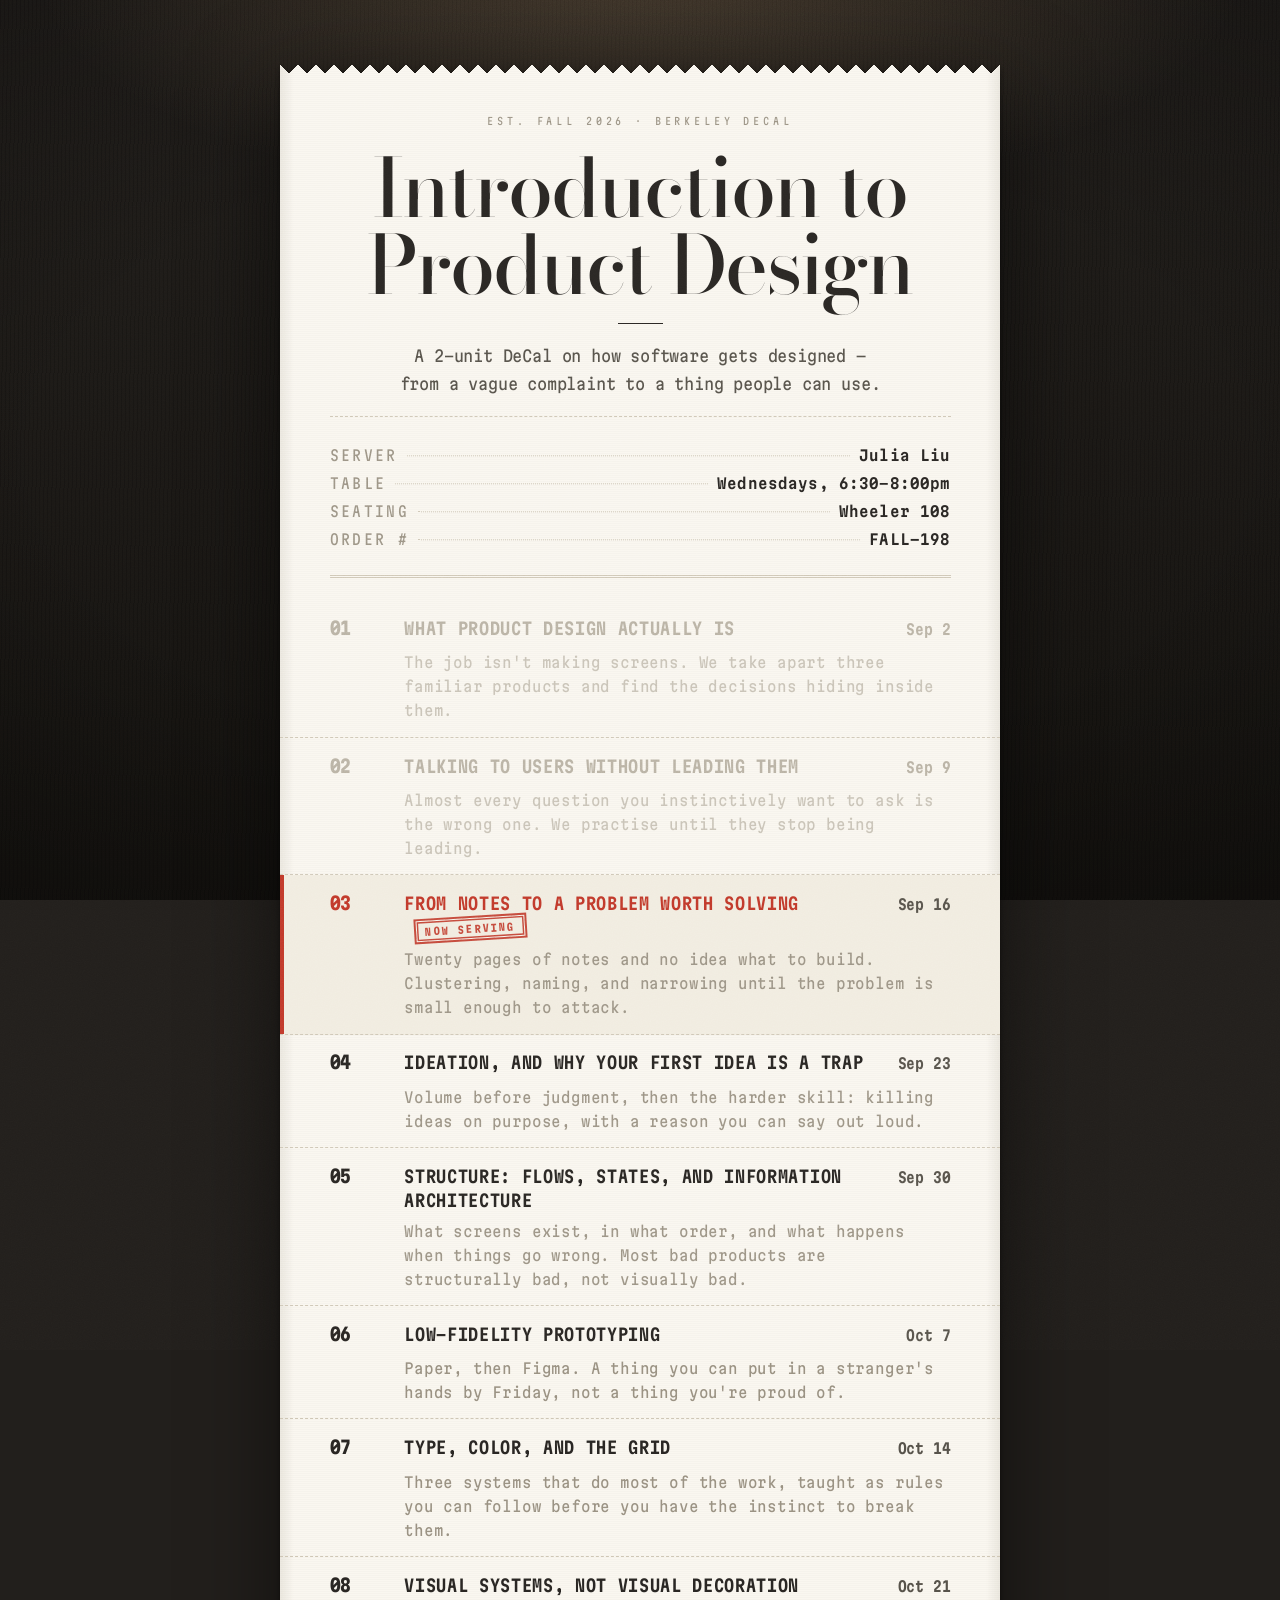
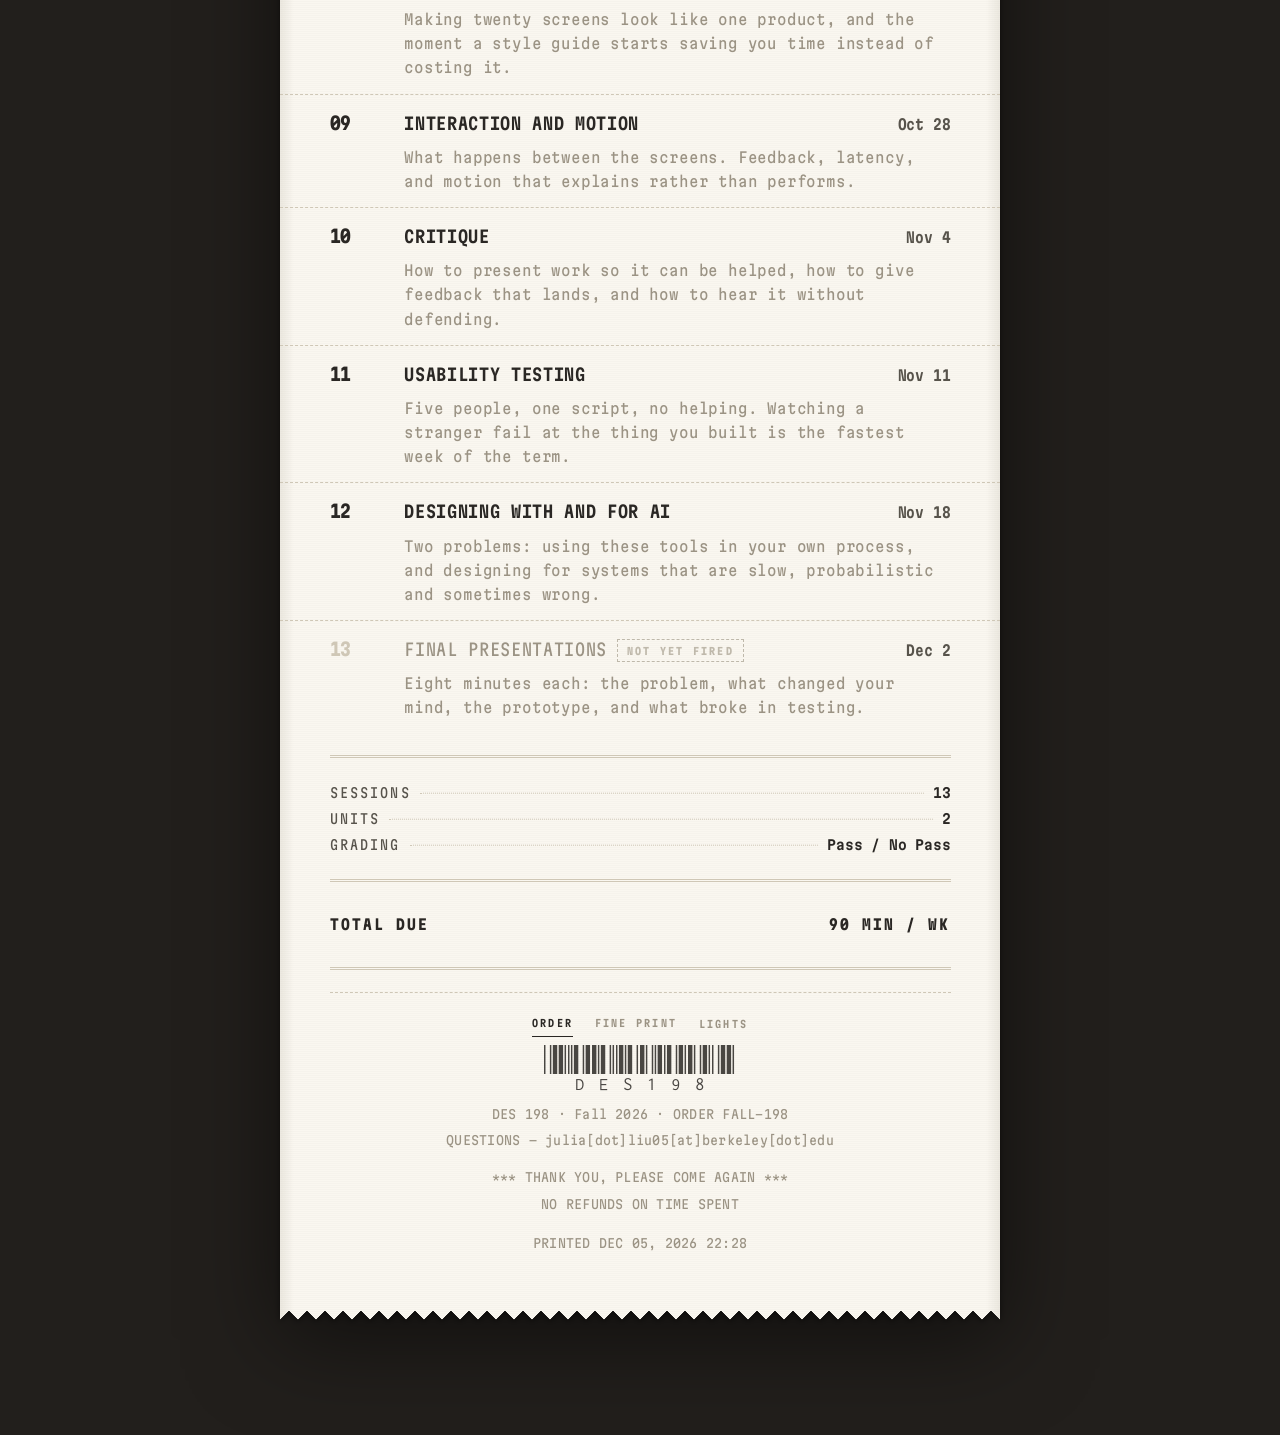
==== index.html @ 6731f56c "Add DES 198 course site Static course site for the Intro to Product Design DeCal, styled as a therma" ====
<!doctype html>
<html lang="en">
<head>
<meta charset="utf-8">
<meta name="viewport" content="width=device-width, initial-scale=1">
<title>DES 198 — Introduction to Product Design</title>
<meta name="description" content="A 2-unit Berkeley DeCal on how software gets designed: from a vague complaint to a thing people can use. Weekly schedule, readings, assignments and slides.">
<meta name="color-scheme" content="light dark">
<link rel="icon" href="favicon.svg" type="image/svg+xml">
<link rel="stylesheet" href="site.css">
</head>
<body>
  <div class="tape">
    <div class="paper">
      <main id="app"></main>
    </div>
  </div>

  <script src="course.js"></script>
  <script src="site.js"></script>
  <script>renderIndex();</script>
</body>
</html>
---- site.css ----
/* ==========================================================================
   DES 198 — Introduction to Product Design
   A thermal receipt on the table of a dim restaurant.

   THE TYPE RULE, obeyed everywhere:
     · BODONI MODA  — the establishment's own printed matter. The name over
                      the door, dish names, pull quotes. High-contrast didone,
                      the way a menu is set.
     · MARTIAN MONO — everything the register prints. Blocky, condensed,
                      slightly crude. Hierarchy from size, weight, caps and
                      letterspacing only, because a printer has one font.

   THE COLOUR RULE:
     · One ink, one paper, one table.
     · One accent — rubber-stamp red. It means "now" and nothing else.

   THE TIME RULE:
     · Weeks already served are printed in faded thermal ink, because thermal
       print fades. This week is crisp and stamped. Nothing else is coloured.
   ========================================================================== */

@import url('https://fonts.googleapis.com/css2?family=Bodoni+Moda:ital,opsz,wght@0,6..96,400..900;1,6..96,400..900&family=Martian+Mono:wdth,wght@75..112.5,100..800&family=Libre+Barcode+39+Text&display=swap');

:root {
  /* the room */
  --table:    #221f1c;
  --table-lo: #14120f;
  --lamp:     rgba(255, 205, 145, .17);

  /* the paper */
  --paper:    #faf7f0;
  --paper-2:  #f1ece0;
  --curl:     rgba(90, 76, 58, .09);

  /* the ink */
  --ink:      #2a2724;
  --ink-2:    #57534b;
  --faded:    #9b9384;   /* print that didn't fully take */
  --ghost:    #b9b2a4;   /* print that has aged off the paper */
  --hair:     #cfc7b6;
  --stamp:    #c0392b;

  --display: 'Bodoni Moda', 'Didot', 'Bodoni MT', Georgia, serif;
  --mono: 'Martian Mono', ui-monospace, 'SF Mono', Menlo, Consolas, monospace;

  /* the tape is sized in rem, so the root scale below widens the paper and
     everything printed on it together */
  --tape: 40rem;
  --gut: clamp(1.25rem, 5vw, 2.75rem);
  --zig: 18px;

  --feed: cubic-bezier(.16, .84, .34, 1);
}

@media (prefers-color-scheme: dark) {
  :root:not([data-theme="light"]) {
    --table:    #0c0b0a;
    --table-lo: #000;
    --lamp:     rgba(255, 176, 106, .1);
    --paper:    #1b1917;
    --paper-2:  #23201d;
    --curl:     rgba(0, 0, 0, .35);
    --ink:      #ebe5d9;
    --ink-2:    #b0a99b;
    --faded:    #7c7566;
    --ghost:    #5d574c;
    --hair:     #3b3733;
    --stamp:    #e8614b;
  }
}
:root[data-theme="dark"] {
  --table:    #0c0b0a;
  --table-lo: #000;
  --lamp:     rgba(255, 176, 106, .1);
  --paper:    #1b1917;
  --paper-2:  #23201d;
  --curl:     rgba(0, 0, 0, .35);
  --ink:      #ebe5d9;
  --ink-2:    #b0a99b;
  --faded:    #7c7566;
  --ghost:    #5d574c;
  --hair:     #3b3733;
  --stamp:    #e8614b;
}

* { box-sizing: border-box; }

/* one dial for the whole receipt: raise this and the paper and the print
   both get bigger, in proportion. */
html {
  font-size: 18px;
  -webkit-text-size-adjust: 100%;
}
@media (max-width: 560px) { html { font-size: 16px; } }

body {
  margin: 0;
  padding: clamp(1.5rem, 5vw, 4rem) 1rem clamp(4rem, 9vw, 7rem);
  color: var(--ink);
  font-family: var(--mono);
  font-variation-settings: 'wdth' 87.5;
  font-size: .875rem;
  line-height: 1.72;
  letter-spacing: -.012em;
  -webkit-font-smoothing: antialiased;

  /* the room: a warm pool of lamplight, a dark table, and the grain of the wood */
  background-color: var(--table);
  background-image:
    radial-gradient(70% 40% at 50% -4%, var(--lamp), transparent 68%),
    radial-gradient(120% 90% at 50% 50%, transparent 38%, rgba(0,0,0,.55) 100%),
    repeating-linear-gradient(91deg, rgba(0,0,0,.16) 0 1px, transparent 1px 4px),
    linear-gradient(178deg, var(--table) 0%, var(--table-lo) 100%);
  background-attachment: fixed;
}

/* film grain over the whole room */
body::before {
  content: "";
  position: fixed;
  inset: -50%;
  z-index: 900;
  pointer-events: none;
  opacity: .5;
  background-image: url("data:image/svg+xml;utf8,<svg xmlns='http://www.w3.org/2000/svg' width='180' height='180'><filter id='n'><feTurbulence type='fractalNoise' baseFrequency='.85' numOctaves='3' stitchTiles='stitch'/><feColorMatrix type='saturate' values='0'/></filter><rect width='180' height='180' filter='url(%23n)' opacity='.42'/></svg>");
  mix-blend-mode: overlay;
}

::selection { background: var(--stamp); color: #fff; }

a { color: inherit; }

:focus-visible {
  outline: 2px solid var(--stamp);
  outline-offset: 4px;
}

/* --------------------------------------------------------------------------
   THE PAPER
   -------------------------------------------------------------------------- */

.tape {
  position: relative;
  width: 100%;
  max-width: var(--tape);
  margin: 0 auto;
  filter:
    drop-shadow(0 1px 0 rgba(255,255,255,.06))
    drop-shadow(0 2px 3px rgba(0,0,0,.45))
    drop-shadow(0 22px 45px rgba(0,0,0,.5));
}
.tape--wide { max-width: 41rem; }

.paper {
  position: relative;
  overflow: hidden;
  background-color: var(--paper);
  /* the curl of the paper at each long edge, and the tooth of thermal stock */
  background-image:
    linear-gradient(90deg, var(--curl) 0, transparent 14px, transparent calc(100% - 14px), var(--curl) 100%),
    repeating-linear-gradient(0deg, rgba(0,0,0,.014) 0 1px, transparent 1px 2px);
  padding: calc(var(--zig) + 1.7rem) var(--gut) calc(var(--zig) + 2rem);

  -webkit-mask:
    conic-gradient(from -45deg at bottom, #0000, #000 1deg 89deg, #0000 90deg)
      bottom / var(--zig) calc(var(--zig) / 2) repeat-x,
    conic-gradient(from 135deg at top, #0000, #000 1deg 89deg, #0000 90deg)
      top / var(--zig) calc(var(--zig) / 2) repeat-x,
    linear-gradient(#000 0 0) center / 100% calc(100% - var(--zig)) no-repeat;
  mask:
    conic-gradient(from -45deg at bottom, #0000, #000 1deg 89deg, #0000 90deg)
      bottom / var(--zig) calc(var(--zig) / 2) repeat-x,
    conic-gradient(from 135deg at top, #0000, #000 1deg 89deg, #0000 90deg)
      top / var(--zig) calc(var(--zig) / 2) repeat-x,
    linear-gradient(#000 0 0) center / 100% calc(100% - var(--zig)) no-repeat;
}

/* the print head, sweeping the page once on arrival */
.paper::after {
  content: "";
  position: absolute;
  left: 0;
  right: 0;
  top: 0;
  height: 42px;
  pointer-events: none;
  background: linear-gradient(180deg, transparent, rgba(255,236,205,.5) 55%, rgba(190,120,60,.28) 78%, transparent);
  mix-blend-mode: multiply;
  opacity: 0;
  animation: sweep 1500ms var(--feed) 120ms 1;
}
@keyframes sweep {
  0%   { opacity: 0;   transform: translateY(-42px); }
  8%   { opacity: .95; }
  88%  { opacity: .5; }
  100% { opacity: 0;   transform: translateY(100vh); }
}

/* --------------------------------------------------------------------------
   THE FEED — the receipt prints itself, top to bottom
   -------------------------------------------------------------------------- */

@keyframes feed {
  from { opacity: 0; clip-path: inset(0 0 100% 0); transform: translateY(-5px); }
  to   { opacity: 1; clip-path: inset(0 0 0 0);    transform: none; }
}

.feed > * {
  animation: feed 420ms var(--feed) both;
  animation-delay: calc(var(--i, 0) * 42ms + 180ms);
}

@media (prefers-reduced-motion: reduce) {
  .feed > *, .paper::after, .slide { animation: none !important; opacity: 1; clip-path: none; }
}

/* --------------------------------------------------------------------------
   RECEIPT PRIMITIVES
   -------------------------------------------------------------------------- */

.c { text-align: center; }

.hr        { border: 0; border-top: 1px dashed var(--hair); margin: 1.05rem 0; }
.hr--solid { border-top: 1px solid var(--hair); }
.hr--dbl   { border-top: 3px double var(--hair); margin: 1.2rem 0; }
.hr--tight { margin: .55rem 0; }

.line {
  display: flex;
  align-items: baseline;
  gap: .5rem;
  padding: .08rem 0;
}
.line__k { white-space: nowrap; }
.line__d {
  flex: 1 1 auto;
  min-width: 1.5rem;
  border-bottom: 1px dotted var(--hair);
  transform: translateY(-.32em);
}
.line__v { white-space: nowrap; font-weight: 600; }

.sm    { font-size: .8125rem; }
.xs    { font-size: .6875rem; letter-spacing: .02em; line-height: 1.7; }
.faded { color: var(--faded); }
.soft  { color: var(--ink-2); }

.caps {
  text-transform: uppercase;
  letter-spacing: .2em;
  font-size: .625rem;
  font-weight: 600;
}

.head {
  text-transform: uppercase;
  letter-spacing: .22em;
  font-weight: 600;
  font-size: .6875rem;
  font-variation-settings: 'wdth' 75;
  margin: 0;
  padding-bottom: .45rem;
}

.big {
  font-family: var(--display);
  font-weight: 600;
  letter-spacing: -.015em;
  line-height: 1.05;
  font-size: clamp(1.7rem, 7vw, 2.35rem);
  margin: 0;
}
.big--sm { font-size: clamp(1.2rem, 5vw, 1.6rem); }

/* the rubber stamp — the only red on the page */
.stamp {
  display: inline-block;
  border: 2px solid var(--stamp);
  box-shadow: inset 0 0 0 1px var(--paper), inset 0 0 0 2.5px var(--stamp);
  color: var(--stamp);
  padding: .22rem .5rem .16rem;
  font-size: .5625rem;
  font-weight: 700;
  letter-spacing: .22em;
  font-variation-settings: 'wdth' 75;
  text-transform: uppercase;
  transform: rotate(-3.5deg);
  opacity: .9;
}
.stamp--big {
  font-size: .75rem;
  padding: .45rem .95rem .35rem;
  border-width: 3px;
  box-shadow: inset 0 0 0 1.5px var(--paper), inset 0 0 0 3.5px var(--stamp);
  transform: rotate(-5.5deg);
}
.stamp--ghost {
  border-color: var(--ghost);
  color: var(--ghost);
  box-shadow: none;
  transform: none;
  border-width: 1px;
  border-style: dashed;
}

.barcode {
  font-family: 'Libre Barcode 39 Text', var(--mono);
  font-size: 2.7rem;
  line-height: 1.15;
  letter-spacing: 0;
  color: var(--ink);
  word-break: break-all;
  opacity: .85;
}

/* --------------------------------------------------------------------------
   THE HEAD OF THE CHECK
   -------------------------------------------------------------------------- */

.masthead { text-align: center; }

.masthead__est {
  font-size: .5625rem;
  letter-spacing: .38em;
  font-variation-settings: 'wdth' 75;
  text-transform: uppercase;
  color: var(--faded);
  margin: 0 0 1.1rem;
}

/* the name over the door — set the way a menu is set, not the way a printer prints */
.masthead__title {
  font-family: var(--display);
  font-weight: 500;
  font-optical-sizing: auto;
  letter-spacing: -.024em;
  line-height: .95;
  font-size: clamp(2.3rem, 8.5vw, 4.5rem);
  margin: 0;
  text-wrap: balance;
}
.masthead__title em { font-style: italic; font-weight: 400; }

.masthead__rule {
  width: 2.5rem;
  margin: 1.05rem auto;
  border: 0;
  border-top: 1px solid var(--ink);
  position: relative;
}

.masthead__sub {
  margin: 0 auto;
  max-width: 50ch;
  font-size: .875rem;
  line-height: 1.75;
  color: var(--ink-2);
}

.txn { margin: 1.35rem 0 0; }
.txn .line { font-size: .8125rem; letter-spacing: .01em; }
.txn .line__k {
  color: var(--faded);
  text-transform: uppercase;
  letter-spacing: .16em;
  font-variation-settings: 'wdth' 75;
}

/* --------------------------------------------------------------------------
   THE ORDER
   -------------------------------------------------------------------------- */

.order { margin: 0; }

.item {
  display: block;
  text-decoration: none;
  color: inherit;
  margin: 0 calc(var(--gut) * -1);
  padding: .72rem var(--gut) .78rem;
  border-bottom: 1px dashed var(--hair);
  position: relative;
  transition: background 140ms ease, color 140ms ease;
}
.item:last-child { border-bottom: 0; }

a.item:hover { background: var(--paper-2); }
a.item:hover .item__name,
a.item:hover .item__qty { color: var(--stamp); }
a.item:hover .item__price { color: var(--ink); }

.item__top {
  display: grid;
  grid-template-columns: 3.25rem minmax(0, 1fr) auto;
  gap: .9rem;
  align-items: baseline;
}
.item__qty {
  font-weight: 700;
  font-size: 1rem;
  font-variation-settings: 'wdth' 75;
  color: var(--ink);
  transition: color 140ms ease;
}
.item__name {
  font-weight: 600;
  text-transform: uppercase;
  letter-spacing: .04em;
  font-variation-settings: 'wdth' 75;
  font-size: .9375rem;
  line-height: 1.4;
  transition: color 140ms ease;
}
.item__price {
  font-weight: 600;
  font-size: .8125rem;
  white-space: nowrap;
  font-variation-settings: 'wdth' 75;
  color: var(--ink-2);
}
.item__note {
  margin: .35rem 0 0 4.15rem;
  font-size: .8125rem;
  line-height: 1.65;
  color: var(--faded);
  max-width: 62ch;
}

/* already served — thermal print fades with time, and so does the week */
.item--past { color: var(--ghost); }
.item--past .item__qty,
.item--past .item__name,
.item--past .item__price { color: var(--ghost); }
.item--past .item__note,
.item--past .item__mods { color: var(--ghost); opacity: .75; }
a.item--past:hover { color: var(--ink); }
a.item--past:hover .item__qty,
a.item--past:hover .item__name { color: var(--stamp); }
a.item--past:hover .item__price,
a.item--past:hover .item__note { color: var(--ink-2); }

/* now serving */
.item--now { background: var(--paper-2); }
.item--now .item__qty,
.item--now .item__name { color: var(--stamp); }
.item--now::before {
  content: "";
  position: absolute;
  left: 0;
  top: 0; bottom: 0;
  width: 4px;
  background: var(--stamp);
}
.item__stamp { margin-left: .55rem; vertical-align: .12em; }

/* not yet fired */
.item--void { color: var(--faded); cursor: default; }
.item--void .item__name { color: var(--faded); font-weight: 400; }
.item--void .item__qty  { color: var(--hair); }

/* --------------------------------------------------------------------------
   TOTALS
   -------------------------------------------------------------------------- */

.totals .line { font-size: .75rem; }
.totals .line__k {
  text-transform: uppercase;
  letter-spacing: .16em;
  font-variation-settings: 'wdth' 75;
  color: var(--ink-2);
}

.grand {
  display: flex;
  justify-content: space-between;
  align-items: baseline;
  gap: 1rem;
  font-weight: 700;
  text-transform: uppercase;
  letter-spacing: .14em;
  font-variation-settings: 'wdth' 75;
  font-size: .8125rem;
  padding: .45rem 0;
}

/* --------------------------------------------------------------------------
   FOOT OF THE CHECK
   -------------------------------------------------------------------------- */

.foot { text-align: center; }
.foot p { margin: .3rem 0; }
.foot a {
  color: var(--ink-2);
  text-decoration: none;
  border-bottom: 1px dotted var(--hair);
}
.foot a:hover { color: var(--stamp); border-bottom-color: var(--stamp); }

.nav {
  display: flex;
  justify-content: center;
  flex-wrap: wrap;
  gap: .4rem 1.2rem;
  margin: 0 0 .3rem;
}
.nav a, .nav button {
  font-family: var(--mono);
  font-variation-settings: 'wdth' 75;
  font-size: .5625rem;
  letter-spacing: .22em;
  text-transform: uppercase;
  font-weight: 600;
  color: var(--faded);
  background: none;
  border: 0;
  padding: .2rem 0;
  cursor: pointer;
  text-decoration: none;
  border-bottom: 1px solid transparent;
  transition: color 140ms ease, border-color 140ms ease;
}
.nav a:hover, .nav button:hover { color: var(--stamp); border-bottom-color: var(--stamp); }
.nav a[aria-current="page"] { color: var(--ink); border-bottom-color: var(--ink); }

/* --------------------------------------------------------------------------
   PROSE — short by design. This is a receipt, not a book.
   -------------------------------------------------------------------------- */

.prose p {
  margin: 0 0 .9rem;
  font-size: .875rem;
  line-height: 1.8;
  color: var(--ink-2);
  max-width: 70ch;
}
.prose p:last-child { margin-bottom: 0; }

.list { list-style: none; margin: 0; padding: 0; }
.list li {
  display: grid;
  grid-template-columns: 2rem 1fr;
  gap: .5rem;
  padding: .4rem 0;
  font-size: .875rem;
  line-height: 1.7;
  color: var(--ink-2);
}
.list li::before { content: "\2022"; color: var(--stamp); }

.list--num { counter-reset: n; }
.list--num li { counter-increment: n; grid-template-columns: 2.1rem 1fr; }
.list--num li::before {
  content: counter(n, decimal-leading-zero);
  color: var(--faded);
  font-size: .625rem;
  font-variation-settings: 'wdth' 75;
  padding-top: .22em;
}

/* --------------------------------------------------------------------------
   WEEK PAGE — a kitchen ticket
   -------------------------------------------------------------------------- */

.ticket__kicker {
  display: flex;
  justify-content: space-between;
  align-items: baseline;
  font-size: .5625rem;
  letter-spacing: .26em;
  font-variation-settings: 'wdth' 75;
  text-transform: uppercase;
  color: var(--faded);
  margin-bottom: 1.1rem;
}

.ticket__qty {
  text-align: center;
  font-family: var(--display);
  font-weight: 600;
  font-size: clamp(3.75rem, 19vw, 5.75rem);
  line-height: .82;
  letter-spacing: -.045em;
  margin: 0;
  color: var(--stamp);
}
.ticket__of {
  text-align: center;
  font-size: .5625rem;
  letter-spacing: .3em;
  font-variation-settings: 'wdth' 75;
  text-transform: uppercase;
  color: var(--faded);
  margin: .6rem 0 1.15rem;
}

/* the dish name, set in menu type */
.ticket__name {
  text-align: center;
  font-family: var(--display);
  font-weight: 500;
  letter-spacing: -.018em;
  line-height: 1.1;
  font-size: clamp(1.5rem, 6.5vw, 2.05rem);
  margin: 0 auto;
  max-width: 20ch;
  text-wrap: balance;
}
.ticket__sum {
  text-align: center;
  margin: 1.1rem auto 0;
  max-width: 38ch;
  font-size: .75rem;
  line-height: 1.9;
  color: var(--ink-2);
}

.btnrow { display: flex; flex-wrap: wrap; gap: .5rem; margin: 1.25rem 0 0; }
.btn {
  flex: 1 1 auto;
  text-align: center;
  font-family: var(--mono);
  font-variation-settings: 'wdth' 75;
  font-size: .5625rem;
  font-weight: 600;
  letter-spacing: .22em;
  text-transform: uppercase;
  text-decoration: none;
  padding: .68rem .75rem .6rem;
  border: 1px dashed var(--hair);
  color: var(--ink-2);
  background: none;
  cursor: pointer;
  transition: all 140ms ease;
}
.btn:hover { border-style: solid; border-color: var(--ink); color: var(--ink); }
.btn--stamp { border: 1px solid var(--stamp); color: var(--stamp); }
.btn--stamp:hover { background: var(--stamp); color: var(--paper); border-color: var(--stamp); }

.course { padding: .2rem 0 0; }
.course__head {
  display: flex;
  justify-content: space-between;
  align-items: baseline;
  gap: 1rem;
  text-transform: uppercase;
  letter-spacing: .22em;
  font-variation-settings: 'wdth' 75;
  font-size: .625rem;
  font-weight: 600;
  color: var(--ink);
  margin-bottom: .55rem;
}
.course__head span { color: var(--faded); letter-spacing: .14em; font-weight: 400; }

.agenda { list-style: none; margin: 0; padding: 0; counter-reset: a; }
.agenda li {
  counter-increment: a;
  display: grid;
  grid-template-columns: 2.2rem 1fr;
  gap: .4rem;
  padding: .48rem 0;
  border-bottom: 1px dotted var(--hair);
  font-size: .75rem;
  line-height: 1.7;
}
.agenda li:last-child { border-bottom: 0; }
.agenda li::before {
  content: counter(a) "\00d7";
  color: var(--faded);
  font-size: .6875rem;
  font-variation-settings: 'wdth' 75;
  padding-top: .06em;
}

.reading { padding: .58rem 0; border-bottom: 1px dotted var(--hair); }
.reading:last-child { border-bottom: 0; }
.reading__t { font-weight: 600; font-size: .75rem; line-height: 1.6; }
.reading__a { font-size: .6875rem; color: var(--ink-2); }
.reading__n { font-size: .625rem; color: var(--faded); margin-top: .18rem; line-height: 1.7; }

.assign { border: 1px dashed var(--stamp); padding: 1rem 1.05rem; }
.assign__t {
  font-family: var(--display);
  font-weight: 600;
  letter-spacing: -.01em;
  font-size: 1.2rem;
  line-height: 1.2;
  margin: 0 0 .25rem;
}
.assign__due {
  font-size: .5625rem;
  letter-spacing: .22em;
  font-variation-settings: 'wdth' 75;
  text-transform: uppercase;
  color: var(--stamp);
  font-weight: 700;
  margin-bottom: .75rem;
}
.assign__b { margin: 0 0 .8rem; font-size: .75rem; line-height: 1.9; color: var(--ink-2); }
.assign__d { font-size: .6875rem; color: var(--ink-2); line-height: 1.75; }
.assign__d b {
  display: block;
  font-size: .5625rem;
  letter-spacing: .22em;
  font-variation-settings: 'wdth' 75;
  text-transform: uppercase;
  color: var(--faded);
  margin-bottom: .12rem;
  font-weight: 600;
}

.mats { list-style: none; margin: 0; padding: 0; }
.mats li {
  display: flex;
  justify-content: space-between;
  align-items: baseline;
  gap: 1rem;
  padding: .48rem 0;
  border-bottom: 1px dotted var(--hair);
  font-size: .75rem;
}
.mats li:last-child { border-bottom: 0; }
.mats li span {
  font-size: .5625rem;
  letter-spacing: .2em;
  font-variation-settings: 'wdth' 75;
  text-transform: uppercase;
  color: var(--faded);
  white-space: nowrap;
}

.pager { display: flex; justify-content: space-between; gap: 1rem; }
.pager a { text-decoration: none; max-width: 46%; font-size: .6875rem; line-height: 1.6; }
.pager a:last-child { text-align: right; margin-left: auto; }
.pager .caps { display: block; color: var(--faded); margin-bottom: .12rem; }
.pager b { font-weight: 600; font-variation-settings: 'wdth' 75; }
.pager a:hover b { color: var(--stamp); }

.policy { padding: .8rem 0; border-bottom: 1px dashed var(--hair); }
.policy:last-child { border-bottom: 0; }
.policy h3 {
  margin: 0 0 .32rem;
  font-size: .6875rem;
  font-weight: 700;
  text-transform: uppercase;
  letter-spacing: .18em;
  font-variation-settings: 'wdth' 75;
}
.policy p { margin: 0; font-size: .75rem; line-height: 1.9; color: var(--ink-2); }

.person { padding: .55rem 0; border-bottom: 1px dotted var(--hair); }
.person:last-child { border-bottom: 0; }
.person b { display: block; font-family: var(--display); font-size: 1rem; font-weight: 600; }
.person em {
  font-style: normal;
  font-size: .5625rem;
  letter-spacing: .22em;
  font-variation-settings: 'wdth' 75;
  text-transform: uppercase;
  color: var(--stamp);
}
.person span { font-size: .6875rem; color: var(--faded); }

/* --------------------------------------------------------------------------
   SLIDES — the receipt, projected
   -------------------------------------------------------------------------- */

body.deck {
  overflow: hidden;
  padding: 0;
  display: grid;
  place-items: center;
  min-height: 100vh;
  min-height: 100dvh;
}

.deck__stage {
  width: min(100%, 70rem);
  height: min(100vh - 5.25rem, 100dvh - 5.25rem);
  margin: 0 auto;
  padding: 0 1rem;
  display: grid;
  place-items: center;
}

.deck__paper {
  position: relative;
  width: 100%;
  height: 100%;
  background-color: var(--paper);
  background-image:
    linear-gradient(90deg, var(--curl) 0, transparent 20px, transparent calc(100% - 20px), var(--curl) 100%),
    repeating-linear-gradient(0deg, rgba(0,0,0,.014) 0 1px, transparent 1px 2px);
  padding: clamp(2.25rem, 5.5vw, 4rem) clamp(1.5rem, 5.5vw, 4.5rem);
  display: flex;
  flex-direction: column;
  justify-content: center;
  overflow: hidden;
  box-shadow:
    0 1px 0 rgba(255,255,255,.05),
    0 3px 4px rgba(0,0,0,.35),
    0 26px 60px rgba(0,0,0,.5);
}
.deck__paper::before,
.deck__paper::after {
  content: "";
  position: absolute;
  left: 0; right: 0;
  height: 0;
  border-top: 2px dashed var(--hair);
  opacity: .8;
}
.deck__paper::before { top: 1.15rem; }
.deck__paper::after  { bottom: 1.15rem; }

/* each slide feeds out of the printer */
.slide { width: 100%; animation: slidefeed 300ms var(--feed) both; }
@keyframes slidefeed {
  from { opacity: 0; clip-path: inset(0 0 100% 0); transform: translateY(-8px); }
  to   { opacity: 1; clip-path: inset(0 0 0 0);    transform: none; }
}

.s-kick {
  font-size: clamp(.5625rem, 1.15vw, .75rem);
  font-weight: 700;
  letter-spacing: .32em;
  font-variation-settings: 'wdth' 75;
  text-transform: uppercase;
  color: var(--stamp);
  margin: 0 0 1.6rem;
}

/* slide titles and quotes get menu type; the rest is printer output */
.s-title {
  font-family: var(--display);
  font-weight: 500;
  letter-spacing: -.028em;
  line-height: .98;
  font-size: clamp(2.1rem, 7.5vw, 5rem);
  margin: 0;
  text-wrap: balance;
}

.s-state {
  font-weight: 600;
  text-transform: uppercase;
  line-height: 1.28;
  letter-spacing: .01em;
  font-variation-settings: 'wdth' 75;
  font-size: clamp(1.1rem, 3.5vw, 2.35rem);
  margin: 0;
  max-width: 24ch;
  text-wrap: balance;
}
.s-sub {
  margin: 1.6rem 0 0;
  font-size: clamp(.75rem, 1.5vw, 1.05rem);
  line-height: 1.85;
  color: var(--ink-2);
  max-width: 48ch;
}

.s-h {
  font-weight: 700;
  text-transform: uppercase;
  letter-spacing: .16em;
  font-variation-settings: 'wdth' 75;
  font-size: clamp(.75rem, 1.6vw, 1.05rem);
  line-height: 1.4;
  margin: 0 0 1.35rem;
  padding-bottom: .8rem;
  border-bottom: 2px dashed var(--hair);
}

.s-points { list-style: none; margin: 0; padding: 0; counter-reset: sp; }
.s-points li {
  counter-increment: sp;
  display: grid;
  grid-template-columns: 3.1rem 1fr;
  gap: .5rem;
  padding: clamp(.45rem, 1.2vw, .9rem) 0;
  border-bottom: 1px dotted var(--hair);
  font-size: clamp(.8125rem, 1.75vw, 1.2rem);
  line-height: 1.55;
  animation: feed 300ms var(--feed) both;
  animation-delay: calc(var(--i, 0) * 70ms + 120ms);
}
.s-points li:last-child { border-bottom: 0; }
.s-points li::before {
  content: counter(sp) "\00d7";
  color: var(--stamp);
  font-size: clamp(.625rem, 1.2vw, .875rem);
  font-weight: 700;
  font-variation-settings: 'wdth' 75;
  padding-top: .3em;
}

.s-two { display: grid; grid-template-columns: 1fr 1fr; gap: clamp(1.25rem, 4vw, 3.25rem); }
.s-two > div { border-top: 2px dashed var(--hair); padding-top: 1rem; }
.s-two h3 {
  font-size: clamp(.5625rem, 1.15vw, .75rem);
  font-weight: 700;
  letter-spacing: .26em;
  font-variation-settings: 'wdth' 75;
  text-transform: uppercase;
  color: var(--stamp);
  margin: 0 0 1rem;
}
.s-two p {
  margin: 0;
  font-size: clamp(.6875rem, 1.4vw, 1rem);
  line-height: 1.8;
  color: var(--ink-2);
  white-space: pre-line;
}

.s-quote {
  font-family: var(--display);
  font-style: italic;
  font-weight: 500;
  font-size: clamp(1.4rem, 4.6vw, 3.2rem);
  line-height: 1.22;
  letter-spacing: -.02em;
  margin: 0;
  max-width: 24ch;
  text-indent: -.42em;
  text-wrap: balance;
}
.s-attr {
  margin: 1.9rem 0 0;
  font-size: clamp(.5625rem, 1.15vw, .75rem);
  letter-spacing: .26em;
  font-variation-settings: 'wdth' 75;
  text-transform: uppercase;
  color: var(--faded);
}
.s-attr::before { content: "\2014\00a0"; }

.s-sec .s-num {
  font-family: var(--display);
  font-weight: 600;
  font-size: clamp(3rem, 13vw, 8rem);
  line-height: .82;
  letter-spacing: -.05em;
  color: var(--stamp);
  margin: 0 0 .9rem;
}
.s-sec .s-secname {
  font-family: var(--display);
  font-weight: 500;
  letter-spacing: -.025em;
  font-size: clamp(1.7rem, 6vw, 4rem);
  line-height: 1.02;
  margin: 0;
  padding-top: 1.1rem;
  border-top: 4px double var(--hair);
}

.s-ex { border: 2px dashed var(--stamp); padding: clamp(1.35rem, 3vw, 2.5rem); }
.s-ex p {
  margin: 0;
  font-size: clamp(.9375rem, 2.1vw, 1.5rem);
  line-height: 1.6;
  max-width: 32ch;
  font-weight: 600;
  font-variation-settings: 'wdth' 75;
}
.s-ex .s-time {
  display: inline-block;
  margin-top: 1.6rem;
  background: var(--stamp);
  color: var(--paper);
  font-size: clamp(.5625rem, 1.15vw, .75rem);
  font-weight: 700;
  letter-spacing: .24em;
  font-variation-settings: 'wdth' 75;
  text-transform: uppercase;
  padding: .45rem .8rem .35rem;
}

.s-fig { margin: 0; text-align: center; }
.s-fig img { max-width: 100%; max-height: 58vh; display: block; margin: 0 auto; }
.s-fig figcaption {
  margin-top: 1rem;
  font-size: clamp(.5625rem, 1.15vw, .75rem);
  letter-spacing: .2em;
  font-variation-settings: 'wdth' 75;
  text-transform: uppercase;
  color: var(--faded);
}

.s-assign { border: 2px dashed var(--stamp); padding: clamp(1.35rem, 3vw, 2.5rem); }
.s-assign h2 {
  font-family: var(--display);
  margin: .4rem 0 1.1rem;
  font-size: clamp(1.5rem, 4vw, 2.75rem);
  font-weight: 600;
  letter-spacing: -.022em;
  line-height: 1.08;
}
.s-assign p {
  margin: 0 0 .8rem;
  font-size: clamp(.75rem, 1.5vw, 1.05rem);
  line-height: 1.85;
  color: var(--ink-2);
  max-width: 48ch;
}

/* deck chrome */
.deck__bar {
  position: fixed;
  left: 0; right: 0; bottom: 0;
  display: flex;
  align-items: center;
  justify-content: space-between;
  gap: 1rem;
  padding: .8rem clamp(1rem, 4vw, 2.5rem) .7rem;
  background: rgba(0,0,0,.5);
  backdrop-filter: blur(6px);
  border-top: 1px dashed rgba(255,255,255,.14);
  font-size: .5625rem;
  letter-spacing: .22em;
  font-variation-settings: 'wdth' 75;
  text-transform: uppercase;
  color: rgba(255,255,255,.4);
  z-index: 10;
}
.deck__bar a { color: inherit; text-decoration: none; transition: color 140ms ease; }
.deck__bar a:hover { color: var(--stamp); }
.deck__count b { color: rgba(255,255,255,.88); font-weight: 700; }
.deck__keys { display: flex; gap: 1.1rem; }

.deck__progress {
  position: fixed;
  left: 0; bottom: 0;
  height: 2px;
  background: var(--stamp);
  z-index: 11;
  transition: width 200ms var(--feed);
}

.deck__note {
  position: fixed;
  right: clamp(1rem, 4vw, 2.5rem);
  bottom: 3.4rem;
  max-width: 34ch;
  background: var(--ink);
  color: var(--paper);
  padding: .9rem 1.05rem;
  font-size: .6875rem;
  line-height: 1.75;
  z-index: 12;
  border-left: 3px solid var(--stamp);
  box-shadow: 0 12px 30px rgba(0,0,0,.5);
}
.deck__note::before {
  content: "SERVER NOTE";
  display: block;
  font-size: .5rem;
  letter-spacing: .26em;
  color: var(--stamp);
  margin-bottom: .3rem;
  font-weight: 700;
}

.deck__grid {
  position: fixed;
  inset: 0;
  z-index: 50;
  background: rgba(10,9,8,.93);
  backdrop-filter: blur(3px);
  overflow: auto;
  padding: clamp(1.25rem, 4vw, 2.5rem);
  display: grid;
  grid-template-columns: repeat(auto-fill, minmax(165px, 1fr));
  gap: .9rem;
  align-content: start;
}
.deck__grid[hidden] { display: none; }

.thumb {
  border: 1px dashed rgba(255,255,255,.2);
  background: var(--paper);
  aspect-ratio: 4 / 3;
  padding: .75rem;
  cursor: pointer;
  overflow: hidden;
  text-align: left;
  font-family: inherit;
  color: var(--ink);
  display: flex;
  flex-direction: column;
  gap: .35rem;
  transition: transform 140ms var(--feed), border-color 140ms ease;
  animation: feed 260ms var(--feed) both;
  animation-delay: calc(var(--i, 0) * 22ms);
}
.thumb:hover { border-color: var(--stamp); border-style: solid; transform: translateY(-3px); }
.thumb[aria-current="true"] { border: 2px solid var(--stamp); }
.thumb__n { font-size: .5rem; letter-spacing: .2em; color: var(--faded); }
.thumb__t {
  font-weight: 600;
  font-size: .6875rem;
  line-height: 1.4;
  text-transform: uppercase;
  font-variation-settings: 'wdth' 75;
  overflow: hidden;
}
.thumb__k { font-size: .5rem; letter-spacing: .2em; text-transform: uppercase; color: var(--stamp); margin-top: auto; }

.deck__hint {
  position: fixed;
  left: 50%;
  transform: translateX(-50%);
  bottom: 3.1rem;
  font-size: .5rem;
  letter-spacing: .24em;
  text-transform: uppercase;
  color: rgba(255,255,255,.55);
  background: rgba(0,0,0,.6);
  padding: .5rem .9rem .42rem;
  z-index: 13;
  transition: opacity 600ms ease;
  pointer-events: none;
}

/* --------------------------------------------------------------------------
   RESPONSIVE
   -------------------------------------------------------------------------- */

@media (max-width: 700px) {
  .s-two { grid-template-columns: 1fr; }
  .deck__keys { display: none; }
}

@media (max-width: 420px) {
  body { font-size: 12px; }
  .item__top { grid-template-columns: 2.2rem minmax(0, 1fr) auto; }
  .item__note, .item__mods { margin-left: 2.75rem; }
}

/* --------------------------------------------------------------------------
   PRINT — ⌘P on a deck gives one slide per landscape page.
   ⌘P anywhere else prints the receipt clean on white.
   -------------------------------------------------------------------------- */

@media print {
  body {
    background: #fff;
    padding: 0;
    color: #000;
    font-size: 10.5px;
  }
  body::before { display: none; }
  .tape { filter: none; max-width: 100%; }
  .paper {
    -webkit-mask: none; mask: none;
    padding: 0; background: #fff;
  }
  .paper::after { display: none; }
  .feed > *, .slide, .s-points li, .thumb { animation: none !important; opacity: 1; clip-path: none; }
  .nav, .btnrow, .pager { display: none !important; }

  body.deck { overflow: visible; display: block; }
  .deck__bar, .deck__progress, .deck__grid, .deck__hint, .deck__note { display: none !important; }
  .deck__stage { height: auto; width: 100%; padding: 0; display: block; }
  .deck__paper { box-shadow: none; height: auto; background: #fff; }
  .deck__paper::before, .deck__paper::after { display: none; }
  @page { size: landscape; margin: .45in; }
  .print-slide {
    break-after: page;
    page-break-after: always;
    min-height: 6.3in;
    display: flex;
    flex-direction: column;
    justify-content: center;
    padding: .25in;
    border-bottom: 2px dashed #bbb;
  }
  .print-slide:last-child { break-after: auto; page-break-after: auto; border-bottom: 0; }
}
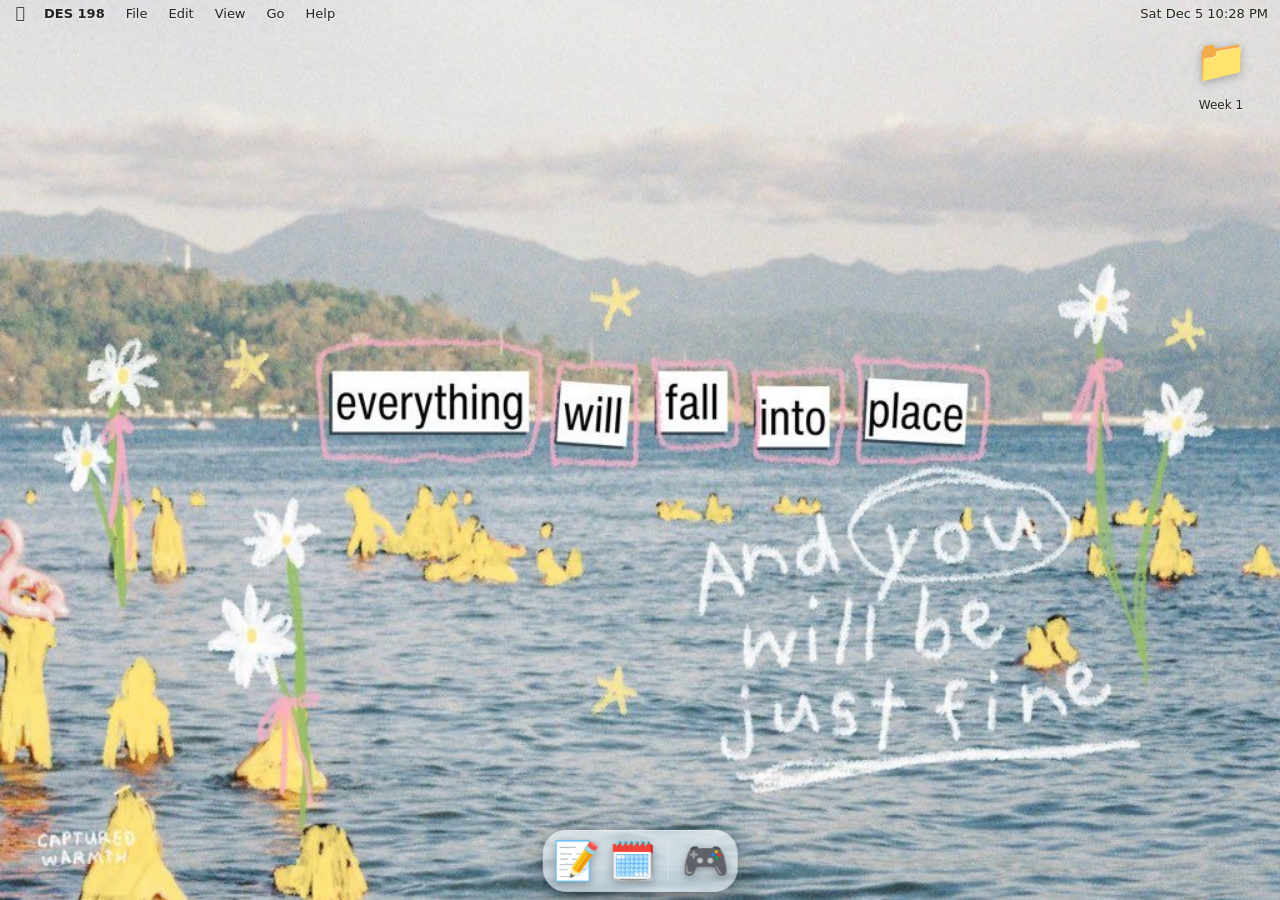
==== commit fb171c28: "Make the desktop the site root so / serves it Renames desktop.html to index.html. Without it a deplo" ====
--- a/index.html
+++ b/index.html
@@ -3,21 +3,61 @@
 <head>
 <meta charset="utf-8">
 <meta name="viewport" content="width=device-width, initial-scale=1">
-<title>DES 198 — Introduction to Product Design</title>
-<meta name="description" content="A 2-unit Berkeley DeCal on how software gets designed: from a vague complaint to a thing people can use. Weekly schedule, readings, assignments and slides.">
+<title>DES 198 — Desktop</title>
+<meta name="description" content="The DES 198 course site as a desktop. Every week is a file; the Kind column is the design it wears that week.">
 <meta name="color-scheme" content="light dark">
 <link rel="icon" href="favicon.svg" type="image/svg+xml">
-<link rel="stylesheet" href="site.css">
+<link rel="stylesheet" href="desktop.css">
+<script src="course.js"></script>
 </head>
 <body>
-  <div class="tape">
-    <div class="paper">
-      <main id="app"></main>
-    </div>
+
+<!-- ---------------------------------------------------------------- menu bar -->
+<div class="menubar" role="banner">
+  <div class="menubar__left">
+    <button class="menubar__apple" type="button" aria-label="About this course" data-open="about"></button>
+    <span class="menubar__item menubar__item--app">DES 198</span>
+    <span class="menubar__item" data-menu="file">File</span>
+    <span class="menubar__item" data-menu="edit">Edit</span>
+    <span class="menubar__item" data-menu="view">View</span>
+    <span class="menubar__item" data-menu="go">Go</span>
+    <span class="menubar__item" data-menu="help">Help</span>
   </div>
+  <div class="menubar__right">
+    <time class="menubar__time" id="mbTime"></time>
+  </div>
+</div>
 
-  <script src="course.js"></script>
-  <script src="site.js"></script>
-  <script>renderIndex();</script>
+<div class="dropdown glass" id="dropdown" hidden></div>
+
+<!-- ---------------------------------------------------------------- desktop -->
+<main class="desktop" id="desktop" data-wallpaper>
+  <div class="icons" id="icons" role="listbox" aria-label="Desktop"></div>
+</main>
+
+<div class="windows" id="windows"></div>
+
+<!-- Quick Look -->
+<div class="ql" id="ql" hidden>
+  <div class="ql__panel glass" role="dialog" aria-modal="true" aria-labelledby="qlTitle">
+    <header class="ql__bar">
+      <button class="light light--close" type="button" data-ql-close aria-label="Close Quick Look"></button>
+      <h2 class="ql__title" id="qlTitle"></h2>
+      <button class="ql__open" type="button" data-ql-open>Open</button>
+    </header>
+    <div class="ql__body doc" id="qlBody"></div>
+  </div>
+</div>
+
+<nav class="dock glass" id="dock" aria-label="Dock"></nav>
+
+<noscript>
+  <p class="noscript">This page is a desktop you click around in, so it needs
+  JavaScript to work.</p>
+</noscript>
+
+<script src="wallpaper.js"></script>
+<script src="desktop.js"></script>
+<script src="apps.js"></script>
 </body>
 </html>
--- a/desktop.css
+++ b/desktop.css
@@ -0,0 +1,1346 @@
+/* ==========================================================================
+   DES 198 — DESKTOP
+
+   The course as a Finder window. Every week is a file, and the Kind column
+   is the design that week wears, which is the argument the whole site is
+   making: same content, thirteen presentations, listed in a column like any
+   other file attribute.
+
+   ---------------------------------------------------------------------------
+   DESIGN LANGUAGE: LIQUID GLASS (macOS 26 Tahoe, as refined in macOS 27)
+
+   Liquid Glass is a translucent finish that reflects and refracts what sits
+   behind it, and it reaches from the smallest control to the largest
+   structure. What that means concretely here:
+
+     The menu bar is transparent. Not tinted, not frosted: the wallpaper
+     runs straight under it.
+
+     Sidebars and toolbars are the glass. The window itself has no opaque
+     background, so the wallpaper shows through the sidebar and title bar
+     while the content area stays solid enough to read.
+
+     Corners are concentric. An inner radius equals the outer radius minus
+     the gap between them, so curves stay parallel instead of fighting.
+     --r-win and --r-in are set up that way and must stay in step.
+
+     Glass has an edge. Real glass catches light along its rim, so every
+     glass surface carries a bright top inset line and a darker bottom one.
+     That edge, not a border, is what makes it read as a material.
+
+   THE OPACITY CONTROL. macOS 27 reduced the default transparency because
+   content was getting lost, and added a control running from a tinted,
+   nearly opaque look to clear glass. That is a real setting, so it is real
+   here: --glass-op drives every glass surface at once, and the Apple menu
+   sets it. Legibility has to hold at both ends, which is the guidance.
+
+   ---------------------------------------------------------------------------
+   ASSETS. Nothing here is drawn by hand. There is no official Apple design
+   system for the web: Apple ships the macOS UI Kit as Figma and Sketch files
+   only, and both those and SF Symbols are licensed for software running on
+   Apple's own operating systems, which a course website is not. So this uses
+   the two Apple assets a Mac already serves:
+
+     SF Pro              via -apple-system, the real system font
+     Apple Color Emoji   the file, folder and menu-bar icons, Apple's own
+                         artwork rendered by the OS
+      (U+F8FF)         the Apple logo glyph, also from the system font
+
+   The system accent follows CURRENT_WEEK's theme, the way the macOS accent
+   colour is a system setting.
+   ========================================================================== */
+
+:root {
+  --wall-1: #2b4a6f;
+  --wall-2: #14243a;
+  --accent: #0a6cff;
+  --accent-ink: #ffffff;
+
+  /* 0 = clear glass, 1 = tinted and nearly opaque. The Apple menu sets it.
+     The default sits high because macOS 27 pulled transparency back. */
+  --glass-op: .62;
+
+  /* the glass recipe, mixed from --glass-op so one dial moves everything */
+  --glass-tint:  rgba(255, 255, 255, calc(.10 + .74 * var(--glass-op)));
+  --glass-deep:  rgba(246, 247, 250, calc(.06 + .80 * var(--glass-op)));
+  --glass-spec:  rgba(255, 255, 255, calc(.50 + .35 * var(--glass-op)));
+  --glass-under: rgba(0, 0, 0, .07);
+  --glass-blur:  32px;
+
+  --content: rgba(255, 255, 255, calc(.72 + .26 * var(--glass-op)));
+
+  /* VIBRANCY. Text on glass cannot be one fixed colour: as the glass goes
+     clear the dark wallpaper comes through and dark ink disappears into it,
+     which is the legibility complaint against this design language. So the
+     ink on glass follows the opacity, flipping to white as the glass clears.
+     The curve is steep on purpose, so ink stays properly dark until the
+     glass is genuinely transparent rather than passing through a muddy grey. */
+  --on-glass: clamp(0%, calc((var(--glass-op) - .26) * 260%), 100%);
+  --glass-ink:      color-mix(in oklab, #1d1d1f var(--on-glass), #ffffff);
+  --glass-ink-soft: color-mix(in oklab, #5f6066 var(--on-glass), rgba(255,255,255,.82));
+  --glass-shade: 0 1px 3px rgba(0, 0, 0, calc(.55 - .55 * var(--glass-op)));
+
+  --ink:        #1d1d1f;
+  --ink-soft:   #5f6066;
+  --ink-faint:  #8e8f96;
+  --hair:       rgba(0, 0, 0, .10);
+  --row-alt:    rgba(0, 0, 0, .022);
+  --sel-idle:   rgba(0, 0, 0, .075);
+
+  --font: -apple-system, BlinkMacSystemFont, "SF Pro Text", "Helvetica Neue",
+          "Segoe UI", system-ui, sans-serif;
+
+  /* Concentric corners: an inner surface inset by --inset from a container
+     with radius --r-win gets --r-in, so the two curves stay parallel. */
+  --r-win: 17px;
+  --inset: 7px;
+  --r-in: calc(var(--r-win) - var(--inset));
+  --r-ctl: 8px;
+
+
+  /* Text sitting directly on the wallpaper: the menu bar and the icon labels.
+     White ink was right over a dark gradient and is wrong over this one, which
+     is a pale sky at the top where the menu bar sits. So the ink is dark and
+     the halo behind it is light, the opposite of the usual arrangement. Swap
+     both if you ever put a dark photo here, and check the menu bar first: it
+     lands on the brightest part of the image. */
+  --desk-ink:   #23241f;
+  --desk-shade: 0 1px 2px rgba(255,255,255,.7), 0 0 10px rgba(255,255,255,.45);
+  --desk-hover: rgba(0, 0, 0, .1);
+
+  --menubar-h: 26px;
+  --dock-h: 70px;
+}
+
+@media (prefers-color-scheme: dark) {
+  :root:not([data-mode="light"]) {
+    --wall-1: #1b3350;
+    --wall-2: #060c15;
+    --glass-tint:  rgba(70, 72, 82, calc(.14 + .72 * var(--glass-op)));
+    --glass-deep:  rgba(38, 40, 47, calc(.10 + .80 * var(--glass-op)));
+    --glass-spec:  rgba(255, 255, 255, calc(.16 + .16 * var(--glass-op)));
+    --glass-under: rgba(0, 0, 0, .3);
+    --content: rgba(28, 29, 34, calc(.70 + .28 * var(--glass-op)));
+    --glass-ink: #f2f2f4;
+    --glass-ink-soft: #a6a7ae;
+    --glass-shade: none;
+    --ink:        #f2f2f4;
+    --ink-soft:   #a6a7ae;
+    --ink-faint:  #7a7b83;
+    --hair:       rgba(255, 255, 255, .09);
+    --row-alt:    rgba(255, 255, 255, .028);
+    --sel-idle:   rgba(255, 255, 255, .1);
+  }
+}
+
+* { box-sizing: border-box; }
+
+/* An explicit display in this file would otherwise beat the hidden attribute,
+   which is what left the empty Quick Look panel covering the desktop. */
+[hidden] { display: none !important; }
+
+html, body { height: 100%; }
+
+body {
+  margin: 0;
+  font-family: var(--font);
+  font-size: 13px;
+  color: var(--ink);
+  background: var(--wall-2);
+  overflow: hidden;
+  -webkit-font-smoothing: antialiased;
+}
+
+::selection { background: var(--accent); color: var(--accent-ink); }
+
+/* Apple Color Emoji first, so the icons are Apple's artwork on a Mac and the
+   platform's own set elsewhere. Never a hand-drawn substitute. */
+.glyph {
+  font-family: "Apple Color Emoji", "Segoe UI Emoji", "Noto Color Emoji", sans-serif;
+  font-style: normal;
+  line-height: 1;
+}
+
+.noscript {
+  position: fixed; inset: auto 0 0 0; z-index: 99;
+  margin: 0; padding: 1rem 1.25rem;
+  background: var(--content); color: var(--ink);
+  font-size: 13px; line-height: 1.5;
+}
+
+/* --------------------------------------------------------------------------
+   THE GLASS
+   One place mixes the material, so every surface is the same stuff.
+   -------------------------------------------------------------------------- */
+
+.glass {
+  position: relative;
+  background:
+    linear-gradient(180deg,
+      var(--glass-tint) 0%,
+      var(--glass-deep) 46%,
+      var(--glass-deep) 100%);
+  -webkit-backdrop-filter: blur(var(--glass-blur)) saturate(190%) brightness(1.06);
+  backdrop-filter: blur(var(--glass-blur)) saturate(190%) brightness(1.06);
+  box-shadow:
+    inset 0 .5px 0 var(--glass-spec),          /* the lit top rim */
+    inset 0 -.5px 0 var(--glass-under),        /* the shaded bottom rim */
+    inset .5px 0 0 rgba(255,255,255,.16),
+    inset -.5px 0 0 rgba(255,255,255,.08);
+}
+
+/* --------------------------------------------------------------- menu bar -- */
+/* Transparent by default in Tahoe: the wallpaper runs straight under it, so
+   the only job left is keeping the text legible against whatever it lands on. */
+
+.menubar {
+  position: fixed; top: 0; left: 0; right: 0; z-index: 50;
+  height: var(--menubar-h);
+  display: flex; align-items: center; justify-content: space-between;
+  padding: 0 10px 0 7px;
+  background: transparent;
+  color: var(--desk-ink);
+  font-size: 13px;
+  text-shadow: var(--desk-shade);
+  user-select: none;
+}
+
+.menubar__left, .menubar__right { display: flex; align-items: center; gap: 1px; }
+.menubar__right { gap: 10px; padding-right: 2px; }
+
+/* U+F8FF is Apple's own logo glyph in the system font */
+.menubar__apple {
+  width: 26px; height: 20px; padding: 0;
+  appearance: none; -webkit-appearance: none;
+  border: 0; border-radius: 7px;
+  background: transparent; color: inherit;
+  font-family: var(--font); font-size: 15px; line-height: 20px;
+  text-shadow: inherit;
+  cursor: default;
+}
+.menubar__apple::before { content: "\F8FF"; }
+
+.menubar__item {
+  padding: 2px 10px;
+  border-radius: 7px;
+  line-height: 17px;
+  cursor: default;
+}
+.menubar__item--app { font-weight: 590; }
+.menubar__item:hover, .menubar__apple:hover,
+.menubar__item[data-on], .menubar__apple[data-on] {
+  background: var(--desk-hover);
+  -webkit-backdrop-filter: blur(12px);
+  backdrop-filter: blur(12px);
+}
+
+.menubar__time { font-size: 13px; font-variant-numeric: tabular-nums; }
+
+/* -------------------------------------------------------------- drop-downs -- */
+
+.dropdown {
+  position: fixed; z-index: 60;
+  min-width: 232px; max-width: min(460px, 90vw);
+  max-height: 70vh; overflow-y: auto;
+  padding: 6px;
+  border-radius: 14px;
+  box-shadow:
+    inset 0 .5px 0 var(--glass-spec),
+    inset 0 -.5px 0 var(--glass-under),
+    0 18px 50px rgba(0,0,0,.34),
+    0 2px 8px rgba(0,0,0,.18);
+  color: var(--glass-ink);
+  font-size: 13px;
+}
+.dropdown button {
+  display: flex; align-items: center; justify-content: space-between; gap: 1.5rem;
+  width: 100%; padding: 5px 10px;
+  appearance: none; -webkit-appearance: none;
+  border: 0; border-radius: 8px;
+  background: transparent; color: var(--glass-ink);
+  font: inherit; text-align: left; cursor: default;
+}
+.dropdown button span { overflow: hidden; text-overflow: ellipsis; white-space: nowrap; }
+.dropdown button:disabled { color: var(--glass-ink-soft); opacity: .7; }
+.dropdown button:not(:disabled):hover { background: var(--accent); color: var(--accent-ink); }
+.dropdown button[aria-checked="true"] span::before { content: "\2713\00A0\00A0"; }
+.dropdown kbd { font: inherit; color: var(--glass-ink-soft); flex: none; }
+.dropdown button:not(:disabled):hover kbd { color: inherit; opacity: .8; }
+.dropdown hr { margin: 6px 10px; border: 0; border-top: .5px solid var(--hair); }
+
+/* ---------------------------------------------------------------- desktop -- */
+/* The wallpaper carries real colour because glass has nothing to refract over
+   a flat fill. Two soft blooms in the week's accent, nothing more. */
+
+/* The wallpaper rotates, so it is two stacked layers rather than one image.
+   One holds what you are looking at, the other is loaded with what comes next
+   and then faded up; the next change swaps their roles. Crossfading needs two
+   layers because you cannot fade an element to a different version of itself.
+
+   The gradient sits under both as the fallback and the colour the edges blend
+   into, so a slow or missing file never shows a white void. */
+
+.desktop {
+  position: fixed; inset: 0;
+  background: linear-gradient(163deg, var(--wall-1) 0%, var(--wall-2) 100%);
+  overflow: hidden;
+}
+
+.desktop::before,
+.desktop::after {
+  content: "";
+  position: absolute; inset: 0;
+  background: center / cover no-repeat;
+  transition: opacity 1600ms ease-in-out;
+}
+.desktop::before { background-image: var(--shot-a); opacity: 1; }
+.desktop::after  { background-image: var(--shot-b); opacity: 0; }
+.desktop[data-layer="b"]::before { opacity: 0; }
+.desktop[data-layer="b"]::after  { opacity: 1; }
+
+.icons {
+  /* The wallpaper layers are absolutely positioned, so they paint above any
+     in-flow content. Without a stacking order of its own the icon labels end
+     up underneath them, while the emoji stays visible because its filter
+     lifts it into the same paint step. Both belong above the wallpaper. */
+  position: relative; z-index: 1;
+  display: grid;
+  grid-auto-flow: column;
+  grid-template-rows: repeat(auto-fill, 96px);
+  justify-content: end;
+  gap: 2px;
+  height: 100%;
+  padding: calc(var(--menubar-h) + 8px) 14px calc(var(--dock-h) + 14px);
+}
+
+.icon {
+  width: 90px;
+  display: grid; grid-template-columns: 1fr; justify-items: center; gap: 4px;
+  padding: 6px 2px 5px;
+  appearance: none; -webkit-appearance: none;
+  border: 0; border-radius: 12px;
+  background: transparent; box-shadow: none;
+  font: inherit; color: var(--desk-ink);
+  cursor: default;
+}
+.icon .glyph {
+  font-size: 42px;
+  filter: drop-shadow(0 2px 5px rgba(0,0,0,.28));
+}
+.icon span:last-child {
+  max-width: 84px;
+  padding: 1px 6px;
+  border-radius: 7px;
+  font-size: 12px; line-height: 1.25;
+  text-align: center;
+  text-shadow: var(--desk-shade);
+  overflow-wrap: anywhere;
+}
+.icon[aria-selected="true"] .glyph {
+  background: rgba(255,255,255,.18);
+  border-radius: 12px;
+  -webkit-backdrop-filter: blur(8px);
+  backdrop-filter: blur(8px);
+}
+.icon[aria-selected="true"] span:last-child {
+  background: var(--accent); color: var(--accent-ink); text-shadow: none;
+}
+.icon:focus-visible { outline: 2px solid #fff; outline-offset: 1px; }
+
+/* ----------------------------------------------------------------- windows -- */
+/* The window has no opaque background of its own. That is what lets the
+   wallpaper show through the sidebar and the toolbar. */
+
+.windows { position: fixed; inset: var(--menubar-h) 0 0 0; pointer-events: none; z-index: 20; }
+
+.window {
+  position: absolute;
+  display: flex; flex-direction: column;
+  min-width: 360px; min-height: 220px;
+  background: transparent;
+  border-radius: var(--r-win);
+  /* No drop shadow. The half-pixel rim is what separates the window from the
+     wallpaper, and it is the only thing that should: a cast shadow would put
+     the window above the glass rather than in it. */
+  box-shadow: 0 0 0 .5px rgba(255,255,255,.16);
+  overflow: hidden;
+  pointer-events: auto;
+}
+.window[data-min="true"] { display: none; }
+.window[data-zoom="true"] {
+  left: 0 !important; top: 0 !important;
+  width: 100% !important; height: 100% !important;
+  border-radius: 0;
+}
+
+/* the toolbar, which in Tahoe is glass rather than a tinted bar */
+.window__bar {
+  display: flex; align-items: center; gap: 10px;
+  height: 50px; flex: none;
+  padding: 0 15px;
+  cursor: default; user-select: none;
+  z-index: 2;
+}
+
+.lights { display: flex; gap: 8px; flex: none; }
+
+.light {
+  position: relative;
+  width: 12px; height: 12px; padding: 0;
+  appearance: none; -webkit-appearance: none;
+  border: 0; border-radius: 50%;
+  box-shadow: inset 0 .5px 0 rgba(255,255,255,.45), 0 .5px 1px rgba(0,0,0,.2);
+  cursor: default;
+}
+.light--close { background: #ff5f57; }
+.light--min   { background: #febc2e; }
+.light--zoom  { background: #28c840; }
+.window[data-focus="false"] .light { background: rgba(150,150,155,.5); box-shadow: none; }
+
+/* The hover symbols are characters from the system font, not drawn shapes. */
+.light::after {
+  content: "";
+  position: absolute; inset: 0;
+  display: grid; place-items: center;
+  font-family: var(--font);
+  font-size: 10px; line-height: 1;
+  color: rgba(0,0,0,.62);
+  opacity: 0;
+}
+.lights:hover .light::after { opacity: 1; }
+.light--close::after { content: "\00D7"; font-size: 12px; }
+.light--min::after   { content: "\2212"; }
+.light--zoom::after  { content: "\2921"; font-size: 9px; }
+
+.window__title {
+  flex: 1; margin: 0;
+  font-size: 13px; font-weight: 590; text-align: center;
+  color: var(--glass-ink);
+  text-shadow: var(--glass-shade);
+  overflow: hidden; text-overflow: ellipsis; white-space: nowrap;
+}
+.window[data-focus="false"] .window__title { color: var(--ink-faint); }
+
+.window__tools { display: flex; gap: 6px; flex: none; }
+.tool {
+  padding: 4px 11px;
+  appearance: none; -webkit-appearance: none;
+  border: 0; border-radius: 999px;              /* Tahoe rounds its controls */
+  background: rgba(255,255,255,.16);
+  box-shadow: inset 0 .5px 0 rgba(255,255,255,.4), inset 0 -.5px 0 rgba(0,0,0,.08);
+  -webkit-backdrop-filter: blur(10px);
+  backdrop-filter: blur(10px);
+  color: var(--glass-ink);
+  font: inherit; font-size: 12px;
+  cursor: default;
+}
+.tool:hover { background: var(--accent); color: var(--accent-ink); }
+
+.window__body { flex: 1; display: flex; min-height: 0; }
+
+/* sidebar: floating glass, concentric with the window corner */
+
+.side {
+  width: 190px; flex: none;
+  padding: 8px 8px 10px;
+  border-right: .5px solid var(--hair);
+  overflow-y: auto;
+}
+.side h3 {
+  margin: 9px 0 3px; padding: 0 8px;
+  font-size: 11px; font-weight: 590;
+  color: var(--glass-ink-soft);
+  text-shadow: var(--glass-shade);
+}
+.side h3:first-child { margin-top: 2px; }
+.side button {
+  display: flex; align-items: center; gap: 8px;
+  width: 100%; padding: 5px 8px;
+  appearance: none; -webkit-appearance: none;
+  border: 0; border-radius: 8px;
+  background: transparent; color: var(--glass-ink);
+  text-shadow: var(--glass-shade);
+  font: inherit; font-size: 13px; text-align: left;
+  cursor: default;
+}
+.side .glyph { font-size: 13px; flex: none; width: 16px; text-align: center; }
+.side button span:last-child { overflow: hidden; text-overflow: ellipsis; white-space: nowrap; }
+.side button:hover { background: var(--sel-idle); }
+.side button[aria-current="true"] {
+  background: rgba(255,255,255,.3);
+  box-shadow: inset 0 .5px 0 rgba(255,255,255,.5), 0 1px 3px rgba(0,0,0,.1);
+  font-weight: 500;
+}
+
+/* content area: the solid surface, so the list stays readable */
+
+.list {
+  flex: 1; display: flex; flex-direction: column; min-width: 0;
+  background: var(--content);
+  -webkit-backdrop-filter: blur(20px) saturate(160%);
+  backdrop-filter: blur(20px) saturate(160%);
+  overflow: hidden;
+}
+
+.list__head {
+  display: grid;
+  grid-template-columns: minmax(0,1fr) 74px 136px 92px;
+  height: 28px; flex: none;
+  border-bottom: .5px solid var(--hair);
+}
+.list__head button {
+  display: flex; align-items: center; gap: 4px;
+  min-width: 0; padding: 0 10px;
+  appearance: none; -webkit-appearance: none;
+  border: 0; border-right: .5px solid var(--hair);
+  background: transparent; color: var(--ink-soft);
+  font: inherit; font-size: 11px; font-weight: 500;
+  text-align: left; cursor: default;
+}
+.list__head button:last-child { border-right: 0; }
+.list__head button:hover { background: var(--sel-idle); }
+.list__head .dir { font-size: 8px; color: var(--ink-faint); }
+
+/* A week folder has no sidebar, so it can afford wider metadata columns:
+   a reading's author is the useful part of its Kind and should not clip. */
+.list--folder .list__head,
+.list--folder .row { grid-template-columns: minmax(0,1fr) 104px 176px 76px; }
+
+.list__rows { flex: 1; overflow-y: auto; padding: 4px; }
+
+.row {
+  display: grid;
+  grid-template-columns: minmax(0,1fr) 74px 136px 92px;
+  align-items: center;
+  width: 100%; height: 26px;
+  padding: 0; border: 0;
+  border-radius: var(--r-ctl);              /* Tahoe rounds list selection */
+  background: transparent; color: var(--ink);
+  font: inherit; font-size: 13px; text-align: left;
+  cursor: default;
+}
+.row:nth-child(even) { background: var(--row-alt); }
+.row > * { padding: 0 10px; overflow: hidden; text-overflow: ellipsis; white-space: nowrap; }
+.row__name { display: flex; align-items: center; gap: 5px; padding-left: 9px; }
+.row__name .glyph { font-size: 13px; flex: none; }
+.row__date, .row__kind, .row__state { color: var(--ink-soft); font-size: 12px; }
+.row__date { font-variant-numeric: tabular-nums; }
+
+/* The disclosure triangle. Finder's list view is an outline view, which is
+   Apple's own name for an expandable hierarchical list, so the weeks twist
+   open to show what they contain. */
+.row__disc {
+  flex: none;
+  width: 14px; height: 14px;
+  display: inline-grid; place-items: center;
+  margin-right: 1px;
+  appearance: none; -webkit-appearance: none;
+  border: 0; background: transparent;
+  color: var(--ink-soft);
+  font: inherit; font-size: 8px; line-height: 1;
+  cursor: default;
+  transition: transform 160ms cubic-bezier(.3,.9,.3,1);
+}
+.row__disc[data-open="true"] { transform: rotate(90deg); }
+.row__disc--none { visibility: hidden; }
+.row:hover .row__disc { color: var(--ink); }
+
+.row[aria-selected="true"] {
+  background: var(--accent); color: var(--accent-ink);
+  box-shadow: inset 0 .5px 0 rgba(255,255,255,.3);
+}
+.row[aria-selected="true"] .row__disc { color: var(--accent-ink); }
+.row[aria-selected="true"] .row__date,
+.row[aria-selected="true"] .row__kind,
+.row[aria-selected="true"] .row__state { color: var(--accent-ink); opacity: .85; }
+.row[data-draft="true"] .row__name { opacity: .45; }
+.row:focus-visible { outline: 2px solid var(--accent); outline-offset: -2px; }
+
+.list__foot {
+  flex: none;
+  display: flex; align-items: center; justify-content: center;
+  height: 26px; padding: 0 10px;
+  border-top: .5px solid var(--hair);
+  color: var(--ink-soft); font-size: 11px;
+  overflow: hidden; text-overflow: ellipsis; white-space: nowrap;
+}
+
+/* a plain document surface, for Read Me and Quick Look */
+
+.doc {
+  flex: 1; overflow-y: auto; padding: 24px 30px 32px;
+  background: var(--content);
+  -webkit-backdrop-filter: blur(20px) saturate(160%);
+  backdrop-filter: blur(20px) saturate(160%);
+  border-radius: var(--r-in);
+}
+.doc h1 { margin: 0 0 2px; font-size: 21px; font-weight: 640; letter-spacing: -.015em; }
+.doc .sub { margin: 0 0 18px; color: var(--ink-soft); font-size: 13px; }
+.doc h2 {
+  margin: 20px 0 6px;
+  font-size: 11px; font-weight: 590; letter-spacing: .06em; text-transform: uppercase;
+  color: var(--ink-faint);
+}
+.doc p, .doc li { font-size: 13px; line-height: 1.55; max-width: 62ch; }
+.doc p { margin: 0 0 10px; }
+.doc ul, .doc ol { margin: 0 0 10px; padding-left: 20px; }
+.doc li { margin-bottom: 3px; }
+.doc dl { display: grid; grid-template-columns: 120px 1fr; gap: 2px 14px; margin: 0; font-size: 13px; }
+.doc dt { color: var(--ink-soft); }
+.doc dd { margin: 0; }
+.doc a { color: var(--accent); }
+
+/* ------------------------------------------------------------- quick look -- */
+
+.ql {
+  position: fixed; inset: 0; z-index: 70;
+  display: grid; place-items: center;
+  padding: 6vh 5vw;
+  background: rgba(0,0,0,.3);
+  -webkit-backdrop-filter: blur(6px);
+  backdrop-filter: blur(6px);
+}
+.ql__panel {
+  width: min(670px, 100%); max-height: 80vh;
+  display: flex; flex-direction: column;
+  padding: 0 var(--inset) var(--inset);
+  border-radius: var(--r-win);
+  box-shadow: 0 0 0 .5px rgba(255,255,255,.16);
+  overflow: hidden;
+}
+.ql__bar {
+  display: flex; align-items: center; gap: 12px;
+  height: 46px; flex: none; padding: 0 8px;
+}
+.ql__title {
+  flex: 1; margin: 0;
+  font-size: 13px; font-weight: 590; text-align: center;
+  color: var(--glass-ink);
+  overflow: hidden; text-overflow: ellipsis; white-space: nowrap;
+}
+.ql__open {
+  flex: none; padding: 4px 13px;
+  appearance: none; -webkit-appearance: none;
+  border: 0; border-radius: 999px;
+  background: rgba(255,255,255,.18);
+  box-shadow: inset 0 .5px 0 rgba(255,255,255,.4);
+  -webkit-backdrop-filter: blur(10px);
+  backdrop-filter: blur(10px);
+  color: var(--ink);
+  font: inherit; font-size: 12px; cursor: default;
+}
+.ql__open:hover { background: var(--accent); color: var(--accent-ink); }
+
+/* ------------------------------------------------------------------- dock -- */
+
+.dock {
+  position: fixed; left: 50%; bottom: 8px; z-index: 40;
+  transform: translateX(-50%);
+  display: flex; align-items: flex-end; gap: 8px;
+  max-width: calc(100vw - 24px);
+  /* The panel grows with the wave. --dock-pad is half the total growth of the
+     icons plus the resting padding, set by the pointer handler, and it grows
+     on both sides at once: the dock is centred, so equal padding leaves the
+     icons where they are in flow and only pushes the glass edges outward. */
+  padding: 7px var(--dock-pad, 9px);
+  transition: padding 130ms cubic-bezier(.25,.9,.3,1);
+  border-radius: 24px;
+  box-shadow:
+    inset 0 .5px 0 var(--glass-spec),
+    inset 0 -.5px 0 var(--glass-under),
+    0 14px 40px rgba(0,0,0,.38),
+    0 2px 8px rgba(0,0,0,.2);
+}
+
+.dock__app {
+  position: relative;
+  width: 48px; height: 48px; padding: 0;
+  appearance: none; -webkit-appearance: none;
+  border: 0; border-radius: 12px;
+  background: transparent;
+  cursor: default;
+  transform-origin: bottom center;
+  /* --m is how magnified this icon is (0 to 1), --px how far it slides to
+     make room. Both are set by the pointer handler in desktop.js. */
+  transform:
+    translateX(var(--px, 0px))
+    translateY(calc(var(--m, 0) * -13px))
+    scale(calc(1 + var(--m, 0) * .62));
+  transition: transform 130ms cubic-bezier(.25,.9,.3,1);
+  will-change: transform;
+}
+.dock__app .glyph {
+  font-size: 38px;
+  filter: drop-shadow(0 3px 5px rgba(0,0,0,.3));
+}
+/* The running dot. It follows the glass ink rather than being a fixed
+   colour, because the dock is glass: a white dot vanished on a pale
+   wallpaper, and a black one would vanish once the glass goes dark. */
+.dock__app[data-on="true"]::after {
+  content: ""; position: absolute; left: 50%; bottom: -3px;
+  width: 4px; height: 4px; margin-left: -2px;
+  border-radius: 50%;
+  background: var(--glass-ink);
+  opacity: .75;
+}
+.dock__app::before {
+  content: attr(data-label);
+  position: absolute; bottom: 60px; left: 50%;
+  transform: translateX(-50%);
+  padding: 4px 11px;
+  background: var(--glass-deep);
+  -webkit-backdrop-filter: blur(20px) saturate(180%);
+  backdrop-filter: blur(20px) saturate(180%);
+  border-radius: 9px;
+  box-shadow: inset 0 .5px 0 var(--glass-spec), 0 6px 18px rgba(0,0,0,.3);
+  color: var(--glass-ink); font-size: 12px; white-space: nowrap;
+  opacity: 0; pointer-events: none;
+}
+.dock__app:hover::before { opacity: 1; }
+
+.dock__sep {
+  width: .5px; height: 38px; margin: 0 4px;
+  align-self: center;
+  background: rgba(255,255,255,.28);
+}
+
+/* ------------------------------------------------------------------ small -- */
+
+@media (max-width: 660px) {
+  .icons {
+    grid-auto-flow: row; grid-template-rows: none;
+    grid-template-columns: repeat(auto-fill, 90px);
+    justify-content: start;
+  }
+  .window {
+    left: 6px !important; top: 6px !important;
+    width: calc(100vw - 12px) !important;
+    height: calc(100% - var(--dock-h) - 18px) !important;
+  }
+  .side { display: none; }
+  .list__head, .row { grid-template-columns: minmax(0,1fr) 74px; }
+  .row__kind, .row__state,
+  .list__head button:nth-child(3), .list__head button:nth-child(4) { display: none; }
+  .menubar__item[data-menu="edit"],
+  .menubar__item[data-menu="view"] { display: none; }
+  .doc { padding: 18px; }
+  .doc dl { grid-template-columns: 1fr; }
+  .doc dt { margin-top: 8px; }
+}
+
+@media (prefers-reduced-motion: reduce) {
+  * { transition-duration: .01ms !important; animation-duration: .01ms !important; }
+  .dock__app { transform: none; }
+}
+
+/* --------------------------------------------------------------------- apps -- */
+/* Calendar and the games. They sit on the same solid surface the Finder list
+   uses, because a grid of numbers has to stay readable whatever the glass is
+   doing behind it. */
+
+.cal, .g2048, .c4 {
+  flex: 1; min-height: 0;
+  display: flex; flex-direction: column;
+  padding: 12px;
+  background: var(--content);
+  -webkit-backdrop-filter: blur(20px) saturate(160%);
+  backdrop-filter: blur(20px) saturate(160%);
+  border-radius: var(--r-in);
+  overflow: hidden;
+}
+.g2048, .c4 { overflow: auto; }
+
+.game__bar {
+  display: flex; align-items: center; justify-content: space-between; gap: 10px;
+  flex: none; margin-bottom: 10px;
+}
+.game__score { font-size: 12px; color: var(--ink-soft); font-variant-numeric: tabular-nums; }
+.game__btn {
+  padding: 4px 11px;
+  appearance: none; -webkit-appearance: none;
+  border: .5px solid var(--hair); border-radius: 999px;
+  background: transparent; color: var(--ink);
+  font: inherit; font-size: 12px; cursor: default;
+}
+.game__btn:hover { background: var(--accent); color: var(--accent-ink); border-color: transparent; }
+.game__note { margin: 10px 0 0; font-size: 11px; color: var(--ink-faint); text-align: center; }
+
+/* calendar */
+
+.cal__head { display: flex; align-items: center; gap: 8px; flex: none; margin-bottom: 8px; }
+.cal__title { flex: 1; margin: 0; font-size: 14px; font-weight: 640; text-align: center; }
+.cal__nav {
+  width: 26px; height: 24px; padding: 0;
+  appearance: none; -webkit-appearance: none;
+  border: 0; border-radius: 7px;
+  background: transparent; color: var(--ink-soft);
+  font: inherit; font-size: 16px; line-height: 1; cursor: default;
+}
+.cal__nav:hover { background: var(--sel-idle); color: var(--ink); }
+
+.cal__dow, .cal__grid { display: grid; grid-template-columns: repeat(7, 1fr); gap: 2px; }
+.cal__dow { flex: none; margin-bottom: 4px; }
+.cal__dow span {
+  text-align: center; font-size: 10px; font-weight: 590;
+  letter-spacing: .04em; text-transform: uppercase;
+  color: var(--ink-faint);
+}
+
+.cal__grid { flex: 1; min-height: 0; grid-auto-rows: 1fr; }
+.cal__day {
+  position: relative;
+  min-height: 0;
+  display: grid; place-items: center;
+  padding: 0;
+  appearance: none; -webkit-appearance: none;
+  border: 0; border-radius: 8px;
+  background: transparent; color: var(--ink);
+  font: inherit; font-size: 12px;
+  font-variant-numeric: tabular-nums;
+  cursor: default;
+}
+.cal__day:hover { background: var(--sel-idle); }
+.cal__day--out { color: var(--ink-faint); opacity: .45; pointer-events: none; }
+.cal__day[data-today="true"] { font-weight: 700; box-shadow: inset 0 0 0 1.5px var(--ink-faint); }
+.cal__day[data-sel="true"] { background: var(--accent); color: var(--accent-ink); }
+.cal__dot {
+  position: absolute; bottom: 4px; left: 50%;
+  width: 4px; height: 4px; margin-left: -2px;
+  border-radius: 50%;
+  background: var(--accent);
+}
+.cal__day[data-sel="true"] .cal__dot { background: var(--accent-ink); }
+
+.cal__detail { flex: none; margin-top: 10px; padding-top: 10px; border-top: .5px solid var(--hair); }
+.cal__none { margin: 0; font-size: 12px; color: var(--ink-faint); }
+.cal__due { display: grid; gap: 1px; margin-bottom: 8px; font-size: 12px; }
+.cal__due strong { font-size: 13px; font-weight: 590; }
+.cal__due span { color: var(--ink-soft); }
+.cal__due a { color: var(--accent); font-size: 12px; justify-self: start; }
+
+/* 2048 */
+
+.g2048:focus-visible { outline: 2px solid var(--accent); outline-offset: -2px; }
+.g2048__board {
+  flex: none;
+  display: grid; grid-template-columns: repeat(4, 1fr); gap: 7px;
+  padding: 7px;
+  border-radius: 10px;
+  background: var(--sel-idle);
+  touch-action: none;
+}
+.tile {
+  aspect-ratio: 1 / 1;
+  display: grid; place-items: center;
+  border-radius: 7px;
+  background: rgba(127,127,127,.09);
+  font-size: 20px; font-weight: 680;
+  font-variant-numeric: tabular-nums;
+  letter-spacing: -.02em;
+  color: #4a4438;
+}
+.tile[data-v]      { background: #eee4da; }
+.tile[data-v="4"]  { background: #ece0c8; }
+.tile[data-v="8"]  { background: #f2b179; color: #fff; }
+.tile[data-v="16"] { background: #f59563; color: #fff; }
+.tile[data-v="32"] { background: #f57c5f; color: #fff; }
+.tile[data-v="64"] { background: #f65e3b; color: #fff; }
+.tile[data-v="128"], .tile[data-v="256"],
+.tile[data-v="512"] { background: #edcf72; color: #fff; font-size: 18px; }
+.tile[data-v="1024"], .tile[data-v="2048"],
+.tile[data-v="big"] { background: #edc22e; color: #fff; font-size: 16px; }
+
+/* connect four */
+
+.c4__board {
+  flex: none;
+  display: grid; grid-template-columns: repeat(7, 1fr); gap: 5px;
+  padding: 7px;
+  border-radius: 10px;
+  background: rgba(86, 118, 170, .22);
+}
+.c4__slot {
+  aspect-ratio: 1 / 1;
+  padding: 0;
+  appearance: none; -webkit-appearance: none;
+  border: 0; border-radius: 50%;
+  background: var(--content);
+  box-shadow: inset 0 2px 4px rgba(0,0,0,.22);
+  cursor: default;
+}
+.c4__slot:not(:disabled):hover { box-shadow: inset 0 0 0 2px var(--accent); }
+.c4__slot[data-p="1"] { background: #f0779d; box-shadow: inset 0 -2px 3px rgba(0,0,0,.14); }
+.c4__slot[data-p="2"] { background: #f2c14e; box-shadow: inset 0 -2px 3px rgba(0,0,0,.14); }
+
+/* the Games launcher: one dock icon, both games inside */
+.games {
+  flex: 1; min-height: 0;
+  display: flex; flex-direction: column; gap: 6px;
+  padding: 10px;
+  background: var(--content);
+  -webkit-backdrop-filter: blur(20px) saturate(160%);
+  backdrop-filter: blur(20px) saturate(160%);
+  border-radius: var(--r-in);
+  overflow: auto;
+}
+.games__item {
+  display: flex; align-items: center; gap: 12px;
+  width: 100%; padding: 10px 12px;
+  appearance: none; -webkit-appearance: none;
+  border: 0; border-radius: 12px;
+  background: transparent; color: var(--ink);
+  font: inherit; text-align: left; cursor: default;
+}
+.games__item:hover { background: var(--sel-idle); }
+.games__item .glyph { font-size: 30px; flex: none; }
+.games__text { display: grid; gap: 1px; min-width: 0; }
+.games__text strong { font-size: 13px; font-weight: 590; }
+.games__text span { font-size: 12px; color: var(--ink-soft); }
+
+/* a person's one-line bio, under their name in the Notes app */
+.doc dd .bio {
+  display: block;
+  margin-top: 2px;
+  color: var(--ink-soft);
+  font-size: 12px;
+  line-height: 1.45;
+}
+
+/* --------------------------------------------------------------------------
+   SCROLL DECK  (scroll.html?w=1)
+
+   The deck read the way you read a PDF: one slide per screen, scrolling down,
+   each one locking into place as it arrives. It stays in the Apple design
+   rather than wearing the week's own theme, so it matches the desktop it
+   opens from.
+
+   The locking is CSS scroll snapping rather than JavaScript watching the
+   scroll position, so the browser does it on the compositor: smooth, and it
+   survives a fast trackpad flick.
+   -------------------------------------------------------------------------- */
+
+.scrolldeck { overflow: hidden; }
+.scrolldeck body, body.scrolldeck { background: var(--wall-2); }
+
+/* the wallpaper, same two crossfading layers the desktop uses */
+.wall {
+  position: fixed; inset: 0; z-index: 0;
+  background: linear-gradient(163deg, var(--wall-1) 0%, var(--wall-2) 100%);
+}
+.wall::before, .wall::after {
+  content: "";
+  position: absolute; inset: 0;
+  background: center / cover no-repeat;
+  transition: opacity 1600ms ease-in-out;
+}
+.wall::before { background-image: var(--shot-a); opacity: 1; }
+.wall::after  { background-image: var(--shot-b); opacity: 0; }
+.wall[data-layer="b"]::before { opacity: 0; }
+.wall[data-layer="b"]::after  { opacity: 1; }
+
+.sc {
+  position: relative; z-index: 1;
+  height: 100vh; height: 100dvh;
+  overflow-y: auto;
+  scroll-snap-type: y mandatory;
+  scroll-behavior: smooth;
+  overscroll-behavior-y: contain;
+}
+
+.sc-slide {
+  position: relative;
+  min-height: 100vh; min-height: 100dvh;
+  scroll-snap-align: start;
+  scroll-snap-stop: always;          /* never skip one on a fast flick */
+  display: grid;
+  align-content: center;
+  justify-items: center;
+  padding: clamp(2rem, 6vw, 5rem) clamp(1rem, 4vw, 3rem);
+}
+
+/* Each slide sits on glass, so the wallpaper reads through it and the page
+   belongs to the same material as the desktop. */
+.sc-slide .slide {
+  width: min(980px, 100%);
+  max-height: calc(100dvh - clamp(4rem, 12vw, 10rem));
+  overflow: auto;
+  padding: clamp(1.75rem, 4vw, 3.25rem);
+  border-radius: var(--r-win);
+  background: #fff;
+  color: #1d1d1f;
+}
+
+/* slide type, in the Apple face rather than a theme's */
+.sc-slide .s-kicker {
+  margin: 0 0 .75rem;
+  font-size: .75rem; font-weight: 590;
+  letter-spacing: .08em; text-transform: uppercase;
+  color: #86868b;
+}
+.sc-slide .s-title {
+  margin: 0; font-size: clamp(2rem, 5vw, 3.25rem);
+  font-weight: 680; letter-spacing: -.03em; line-height: 1.04;
+}
+.sc-slide .s-secname {
+  margin: 0; font-size: clamp(1.75rem, 4vw, 2.75rem);
+  font-weight: 640; letter-spacing: -.025em; line-height: 1.08;
+}
+.sc-slide .s-num {
+  margin: 0 0 .4rem;
+  font-size: .8125rem; font-weight: 590;
+  color: #86868b;
+  font-variant-numeric: tabular-nums;
+}
+.sc-slide .s-statement {
+  margin: 0; font-size: clamp(1.5rem, 3.4vw, 2.35rem);
+  font-weight: 620; letter-spacing: -.02em; line-height: 1.2;
+}
+.sc-slide .s-sub {
+  margin: 1rem 0 0; max-width: 62ch;
+  font-size: clamp(1rem, 1.5vw, 1.1rem); line-height: 1.5;
+  color: #6e6e73;
+}
+.sc-slide .s-head {
+  margin: 0 0 1.25rem; font-size: clamp(1.25rem, 2.4vw, 1.75rem);
+  font-weight: 620; letter-spacing: -.015em;
+}
+.sc-slide .s-points { margin: 0; padding: 0; list-style: none; display: grid; gap: .85rem; }
+.sc-slide .s-points li {
+  display: flex; gap: .75rem;
+  font-size: clamp(.95rem, 1.5vw, 1.125rem); line-height: 1.45;
+}
+.sc-slide .s-points li::before {
+  content: counter(list-item);
+  counter-increment: list-item;
+  flex: none; width: 1.55em; height: 1.55em;
+  display: grid; place-items: center;
+  border-radius: 50%;
+  background: #f0f0f2; color: #6e6e73;
+  font-size: .72em; font-weight: 640;
+  font-variant-numeric: tabular-nums;
+}
+.sc-slide .s-two { display: grid; gap: 1.5rem; grid-template-columns: repeat(auto-fit, minmax(230px, 1fr)); }
+.sc-slide .s-two h3 {
+  margin: 0 0 .4rem; font-size: .75rem; font-weight: 590;
+  letter-spacing: .08em; text-transform: uppercase;
+  color: #86868b;
+}
+.sc-slide .s-two p { margin: 0; font-size: 1rem; line-height: 1.5; color: #1d1d1f; }
+.sc-slide .s-quote {
+  margin: 0; font-size: clamp(1.35rem, 3vw, 2rem);
+  font-weight: 500; line-height: 1.3; letter-spacing: -.015em;
+}
+.sc-slide .s-attr { margin: 1rem 0 0; font-size: .9375rem; color: #6e6e73; }
+.sc-slide .s-time {
+  display: inline-block; margin-top: 1rem; padding: .3rem .8rem;
+  border-radius: 999px;
+  background: #f0f0f2; color: #6e6e73;
+  font-size: .8125rem; font-weight: 590;
+}
+.sc-slide .s-fig img { border-radius: var(--r-in); }
+.sc-slide .s-fig figcaption { margin-top: .75rem; font-size: .875rem; color: #6e6e73; }
+
+/* slides arrive rather than simply being there */
+@media (prefers-reduced-motion: no-preference) {
+  .sc-slide > * { opacity: 0; transform: translateY(16px); transition: opacity 560ms ease, transform 560ms cubic-bezier(.2,.8,.3,1); }
+  .sc-slide[data-on="true"] > * { opacity: 1; transform: none; }
+}
+
+/* a presenter note, shown here because reading is not presenting */
+.sc-note {
+  width: min(880px, 100%);
+  margin: 1rem 0 0;
+  padding: .7rem 1rem;
+  border-radius: var(--r-in);
+  background: rgba(0,0,0,.28);
+  -webkit-backdrop-filter: blur(16px);
+  backdrop-filter: blur(16px);
+  color: #fff;
+  font-size: .8125rem; line-height: 1.5;
+}
+
+.sc-bar {
+  position: fixed; inset: 0 0 auto 0; z-index: 12;
+  height: 3px;
+  background: rgba(127,127,127,.25);
+}
+.sc-bar i {
+  display: block; height: 100%;
+  background: rgba(0,0,0,.45);
+  transform: scaleX(0); transform-origin: left;
+  transition: transform 320ms ease;
+}
+
+.sc-count {
+  position: fixed; right: 18px; bottom: 16px; z-index: 12;
+  margin: 0; padding: .3rem .7rem;
+  border-radius: 999px;
+  background: rgba(255,255,255,.82);
+  -webkit-backdrop-filter: blur(20px);
+  backdrop-filter: blur(20px);
+  color: #6e6e73;
+  font-size: .75rem; font-variant-numeric: tabular-nums;
+}
+
+.sc-end .wk-actions { display: flex; flex-wrap: wrap; gap: .6rem; margin: 1.5rem 0 0; }
+.sc-end .btn {
+  padding: .5rem 1rem;
+  border: .5px solid rgba(0,0,0,.14); border-radius: 999px;
+  background: #fff; color: #1d1d1f;
+  font-size: .875rem; text-decoration: none;
+}
+.sc-end .btn--primary { background: #1d1d1f; color: #fff; border-color: transparent; }
+
+/* a row of captioned examples on one slide */
+.sc-slide .s-gallery {
+  display: grid; gap: clamp(.75rem, 2vw, 1.5rem);
+  grid-template-columns: repeat(auto-fit, minmax(150px, 1fr));
+  margin: .5rem 0 0;
+}
+.sc-slide .s-gallery[data-n="6"] { grid-template-columns: repeat(6, 1fr); }
+.sc-slide .s-gallery figure { margin: 0; display: grid; gap: .5rem; }
+.sc-slide .s-gallery img {
+  width: 100%; aspect-ratio: 1 / 1;
+  max-height: 22vh;
+  object-fit: contain;
+  background: #fafafa;
+  border-radius: var(--r-in);
+  padding: .5rem;
+}
+.sc-slide .s-gallery figcaption {
+  font-size: .75rem; line-height: 1.35; text-align: center;
+  color: #6e6e73;
+}
+.sc-slide .s-gallery figcaption b { color: #1d1d1f; font-weight: 640; }
+
+@media (max-width: 1000px) {
+  .sc-slide .s-gallery[data-n="6"] { grid-template-columns: repeat(3, 1fr); }
+}
+@media (max-width: 560px) {
+  .sc-slide .s-gallery[data-n="6"] { grid-template-columns: repeat(2, 1fr); }
+}
+
+/* The scroll deck stays on one wallpaper rather than cycling: a background
+   that changes while you are reading pulls focus off the words. */
+.wall--fixed::before { background-image: url("img/wall-1.jpg"); }
+
+/* one slide per person: picture left, words right */
+.sc-slide .s-person {
+  display: grid;
+  grid-template-columns: minmax(0, 280px) minmax(0, 1fr);
+  gap: clamp(1.5rem, 4vw, 3rem);
+  align-items: center;
+}
+.s-person__pic { margin: 0; }
+.s-person__pic img,
+.s-person__empty {
+  display: block;
+  width: 100%; aspect-ratio: 4 / 5;
+  object-fit: cover;
+  border-radius: var(--r-in);
+  background: #f0f0f2;
+}
+.s-person__name {
+  margin: 0; font-size: clamp(1.75rem, 3.6vw, 2.5rem);
+  font-weight: 680; letter-spacing: -.025em; line-height: 1.05;
+}
+.s-person__detail { margin: .4rem 0 0; font-size: 1rem; color: #6e6e73; }
+.s-person__text p + p { margin-top: .85rem; }
+.s-person__text p { font-size: clamp(.95rem, 1.4vw, 1.0625rem); line-height: 1.55; max-width: 52ch; }
+
+@media (max-width: 720px) {
+  .sc-slide .s-person { grid-template-columns: 1fr; }
+  .s-person__pic img, .s-person__empty { aspect-ratio: 3 / 2; }
+}
+
+/* a deck opened in a window: the iframe is the whole window body */
+.deckframe {
+  flex: 1; width: 100%; min-height: 0;
+  border: 0; display: block;
+  border-radius: var(--r-in);
+  background: var(--wall-2);
+}
+
+/* Standalone, the deck offers its own way back to the desktop. Inside a
+   window it does not: the window's own close button is the way back, and a
+   second one would be a button that leaves you where you already are. */
+.sc-home {
+  position: fixed; left: 16px; top: 14px; z-index: 12;
+  display: inline-flex; align-items: center; gap: .4rem;
+  padding: .35rem .8rem .35rem .65rem;
+  border-radius: 999px;
+  background: rgba(255,255,255,.82);
+  -webkit-backdrop-filter: blur(20px);
+  backdrop-filter: blur(20px);
+  color: #1d1d1f;
+  font-size: .8125rem; text-decoration: none;
+  box-shadow: 0 1px 4px rgba(0,0,0,.12);
+}
+.sc-home:hover { background: #fff; }
+.sc-home span:first-child { font-size: 1em; line-height: 1; }
+
+/* Resize grips. Invisible, sitting just inside the window rim, with the
+   cursor doing the telling. Corners are above edges so they win where they
+   overlap, which is what you expect when you aim at a corner. */
+.grip { position: absolute; z-index: 5; }
+.grip--n, .grip--s { left: 10px; right: 10px; height: 6px; cursor: ns-resize; }
+.grip--e, .grip--w { top: 10px; bottom: 10px; width: 6px; cursor: ew-resize; }
+.grip--n { top: -2px; }
+.grip--s { bottom: -2px; }
+.grip--e { right: -2px; }
+.grip--w { left: -2px; }
+.grip--ne, .grip--nw, .grip--se, .grip--sw { width: 14px; height: 14px; z-index: 6; }
+.grip--ne { top: -2px; right: -2px; cursor: nesw-resize; }
+.grip--nw { top: -2px; left: -2px;  cursor: nwse-resize; }
+.grip--se { bottom: -2px; right: -2px; cursor: nwse-resize; }
+.grip--sw { bottom: -2px; left: -2px;  cursor: nesw-resize; }
+
+/* A zoomed window fills the screen, so there is nothing left to drag. */
+.window[data-zoom="true"] .grip { display: none; }
+
+/* a comparison across three or more columns */
+.sc-slide .s-cols {
+  display: grid; gap: clamp(1.25rem, 3vw, 2.25rem);
+  grid-template-columns: repeat(auto-fit, minmax(190px, 1fr));
+}
+.sc-slide .s-cols > div { display: grid; align-content: start; gap: .5rem; }
+.sc-slide .s-cols h3 {
+  margin: 0; padding-bottom: .5rem;
+  border-bottom: 1px solid rgba(0,0,0,.12);
+  font-size: .8125rem; font-weight: 640;
+  letter-spacing: .04em; text-transform: uppercase;
+  color: #1d1d1f;
+}
+.sc-slide .s-cols p { margin: 0; font-size: .9375rem; line-height: 1.5; color: #1d1d1f; }
+.sc-slide .s-cols ul { margin: 0; padding-left: 1.05rem; display: grid; gap: .3rem; }
+.sc-slide .s-cols li { font-size: .875rem; line-height: 1.45; color: #6e6e73; }
+
+/* A tappable slide: click the card and its badge appears. The cursor and a
+   faint hint say so, because an interaction nobody discovers is not one. */
+.sc-slide .slide[data-tappable="true"] { cursor: pointer; position: relative; }
+.s-tap {
+  position: absolute; right: clamp(1rem, 3vw, 2rem); bottom: clamp(1rem, 3vw, 2rem);
+  font-size: clamp(1.5rem, 4vw, 2.5rem);
+  font-weight: 640;
+  letter-spacing: -.02em;
+  opacity: 0; transform: scale(.7) rotate(-8deg);
+  transition: opacity 260ms ease, transform 320ms cubic-bezier(.2,1.4,.4,1);
+  pointer-events: none;
+}
+.slide[data-tapped="true"] .s-tap { opacity: 1; transform: none; }
+
+/* --------------------------------------------------------------- nametag -- */
+/* The worked example on the homework slide: a classic HELLO sticker you can
+   type on, click to recolour, and tilt with the pointer. It is an argument as
+   much as a demo, since the brief says a nametag can be digital. */
+
+.nt { perspective: 900px; display: grid; place-items: center; padding: .5rem 0; }
+
+.nt__card {
+  width: min(420px, 100%);
+  aspect-ratio: 4 / 3;
+  display: grid;
+  grid-template-rows: 38% 1fr;
+  border-radius: 14px;
+  overflow: hidden;
+  background: #fff;
+  box-shadow: 0 10px 30px rgba(0,0,0,.18), 0 1px 0 rgba(0,0,0,.06);
+  cursor: pointer;
+  transform: rotateX(var(--rx, 0deg)) rotateY(var(--ry, 0deg));
+  transition: transform 220ms cubic-bezier(.2,.9,.3,1);
+  transform-style: preserve-3d;
+}
+
+.nt__top {
+  display: grid; place-content: center; gap: .1rem;
+  text-align: center;
+  background: var(--nt-bg, #d8342c);
+  color: #fff;
+}
+.nt__top span {
+  font-size: clamp(1.6rem, 5vw, 2.4rem);
+  font-weight: 800; letter-spacing: .04em; line-height: 1;
+}
+.nt__top small {
+  font-size: clamp(.65rem, 1.6vw, .8rem);
+  font-weight: 600; letter-spacing: .16em; text-transform: uppercase;
+  opacity: .92;
+}
+
+.nt__field {
+  display: grid; place-items: center;
+  padding: .5rem 1rem;
+  background:
+    repeating-linear-gradient(180deg, transparent 0 26px,
+      rgba(0,0,0,.07) 26px 27px);
+}
+.nt__name {
+  display: inline-block;
+  min-width: 4ch;
+  padding: .1em .2em;
+  font-family: var(--nt-font, "Bradley Hand", "Segoe Script", cursive);
+  font-size: clamp(1.8rem, 6vw, 3rem);
+  line-height: 1.1;
+  color: var(--nt-ink, #1d3f8f);
+  text-align: center;
+  outline: none;
+  cursor: text;
+}
+.nt__name:focus { background: rgba(0,0,0,.04); border-radius: 6px; }
+
+/* five palettes, cycled by clicking */
+.nt[data-c="1"] .nt__card { --nt-bg: #1d3f8f; }
+.nt[data-c="1"] .nt__name { --nt-ink: #d8342c; }
+.nt[data-c="2"] .nt__card { --nt-bg: #15795b; }
+.nt[data-c="2"] .nt__name { --nt-ink: #15795b; }
+.nt[data-c="3"] .nt__card { --nt-bg: #1d1d1f; }
+.nt[data-c="3"] .nt__name { --nt-ink: #1d1d1f; }
+.nt[data-c="4"] .nt__card { --nt-bg: #e0559b; }
+.nt[data-c="4"] .nt__name { --nt-ink: #7a2150; }
+
+.nt__hint { text-align: center; margin-top: 1rem; }
+
+/* the last screen: one way back up, and nothing else */
+.sc-end { place-content: center; }
+.sc-top {
+  display: inline-flex; align-items: center; gap: .6rem;
+  padding: .85rem 1.5rem;
+  appearance: none; -webkit-appearance: none;
+  border: 0; border-radius: 999px;
+  background: #fff; color: #1d1d1f;
+  font: inherit; font-size: 1rem; font-weight: 590;
+  cursor: pointer;
+  box-shadow: 0 2px 10px rgba(0,0,0,.14);
+  transition: transform 160ms cubic-bezier(.2,.9,.3,1);
+}
+.sc-top:hover { transform: translateY(-2px); }
+.sc-top span:first-child { font-size: 1.1em; line-height: 1; }
+
+
+/* --------------------------------------------------------------- markdown -- */
+/* A .md in the listing opens as one: the source, monospaced, syntax visible.
+   Only a bare <url> is clickable, since a reading list you cannot open is not
+   much of a reading list. */
+
+.md {
+  flex: 1; min-height: 0; overflow: auto;
+  margin: 0; padding: 22px 26px 28px;
+  background: var(--content);
+  -webkit-backdrop-filter: blur(20px) saturate(160%);
+  backdrop-filter: blur(20px) saturate(160%);
+  border-radius: var(--r-in);
+  font-family: ui-monospace, "SF Mono", Menlo, monospace;
+  font-size: 12.5px;
+  line-height: 1.7;
+  color: var(--ink);
+  white-space: pre-wrap;
+  word-break: break-word;
+  tab-size: 2;
+}
+.md__hash  { color: var(--ink-faint); }
+.md__head  { font-weight: 640; color: var(--ink); }
+.md__rule  { color: var(--ink-faint); }
+.md__punct { color: var(--ink-faint); }
+.md__bold  { font-weight: 640; }
+.md__url   { color: var(--accent); text-decoration: none; }
+.md__url:hover { text-decoration: underline; }
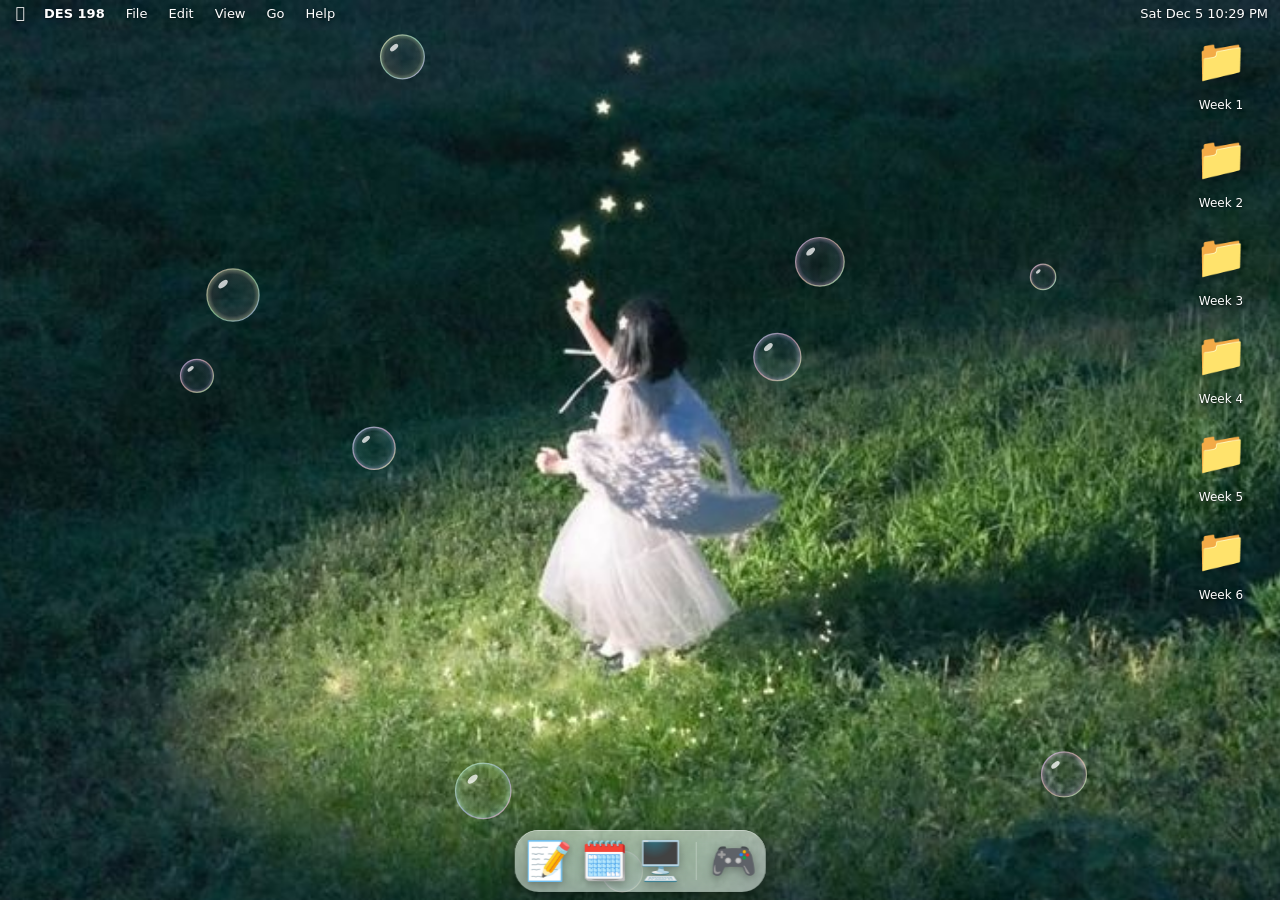
==== commit bb2ad0b1: "Add fairy dust that follows the pointer, and floating bubbles sparkles.js, loaded by the desktop and" ====
--- a/index.html
+++ b/index.html
@@ -59,5 +59,6 @@
 <script src="wallpaper.js"></script>
 <script src="desktop.js"></script>
 <script src="apps.js"></script>
+<script src="sparkles.js"></script>
 </body>
 </html>
--- a/desktop.css
+++ b/desktop.css
@@ -897,6 +897,33 @@
 .games__text strong { font-size: 13px; font-weight: 590; }
 .games__text span { font-size: 12px; color: var(--ink-soft); }
 
+/* the Terminal: the one window that stays dark in light mode, because that
+   is what a terminal looks like. Same inner radius as the other apps. */
+.term {
+  flex: 1; min-height: 0;
+  display: flex; flex-direction: column;
+  padding: 10px 12px;
+  background: rgba(24, 24, 27, .94);
+  color: #e8e8ed;
+  border-radius: var(--r-in);
+  font: 12.5px/1.5 ui-monospace, "SF Mono", Menlo, monospace;
+  overflow: auto;
+  cursor: text;
+}
+.term__row { white-space: pre-wrap; overflow-wrap: anywhere; }
+.term__row:empty { height: 1.5em; }   /* a blank line between groups */
+.term__echo { color: #ffffff; }
+.term__dim { color: #8e8e93; }
+.term__line { display: flex; gap: .6em; align-items: baseline; }
+.term__prompt { color: #30d158; flex: none; }
+.term__in {
+  flex: 1; min-width: 0;
+  appearance: none; -webkit-appearance: none;
+  border: 0; outline: 0; padding: 0;
+  background: transparent; color: inherit; font: inherit;
+  caret-color: #e8e8ed;
+}
+
 /* a person's one-line bio, under their name in the Notes app */
 .doc dd .bio {
   display: block;
@@ -970,6 +997,17 @@
   color: #1d1d1f;
 }
 
+/* A slide with bg/fg (see the SLIDE CHEATSHEET in course.js) goes full-bleed
+   instead of sitting in a card: the color is the point, so it should fill
+   the slide, not a small box floating on the wallpaper. */
+.sc-slide[data-fullbleed="true"] { background: var(--slide-bg, transparent); }
+.sc-slide[data-fullbleed="true"] .slide {
+  background: transparent;
+  color: var(--slide-fg, inherit);
+  max-height: none;
+  border-radius: 0;
+}
+
 /* slide type, in the Apple face rather than a theme's */
 .sc-slide .s-kicker {
   margin: 0 0 .75rem;
@@ -1038,6 +1076,7 @@
   font-size: .8125rem; font-weight: 590;
 }
 .sc-slide .s-fig img { border-radius: var(--r-in); }
+.sc-slide .s-fig__empty { background: #f0f0f2; border-radius: var(--r-in); }
 .sc-slide .s-fig figcaption { margin-top: .75rem; font-size: .875rem; color: #6e6e73; }
 
 /* slides arrive rather than simply being there */
@@ -1059,6 +1098,18 @@
   font-size: .8125rem; line-height: 1.5;
 }
 
+/* A gallery/figure note starts hidden, so an example can be discussed before
+   its answer is shown. --revealed="true" (see site.js) swaps which span is
+   visible; nothing else about the note's look changes. */
+.sc-note--toggle { cursor: pointer; }
+.sc-note--toggle .sc-note__label {
+  font-weight: 590; letter-spacing: .02em;
+  opacity: .85;
+}
+.sc-note--toggle .sc-note__body { display: none; }
+.sc-note--toggle[data-revealed="true"] .sc-note__label { display: none; }
+.sc-note--toggle[data-revealed="true"] .sc-note__body { display: block; }
+
 .sc-bar {
   position: fixed; inset: 0 0 auto 0; z-index: 12;
   height: 3px;
@@ -1107,6 +1158,29 @@
   border-radius: var(--r-in);
   padding: .5rem;
 }
+.sc-slide .s-gallery__empty {
+  display: block;
+  width: 100%; aspect-ratio: 1 / 1;
+  max-height: 22vh;
+  background: #f0f0f2;
+  border-radius: var(--r-in);
+}
+
+/* A gallery of one or two images (e.g. a before/after phone screenshot) has
+   room to spare, so it drops the square crop and small height cap that a
+   six-across row of chairs needs, and scales up to its natural shape. */
+.sc-slide .s-gallery[data-n="1"] img,
+.sc-slide .s-gallery[data-n="2"] img {
+  width: auto; max-width: 100%;
+  height: auto; max-height: 58vh;
+  aspect-ratio: auto;
+  margin: 0 auto;
+}
+.sc-slide .s-gallery[data-n="1"] .s-gallery__empty,
+.sc-slide .s-gallery[data-n="2"] .s-gallery__empty {
+  aspect-ratio: 4 / 5;
+  max-height: 58vh;
+}
 .sc-slide .s-gallery figcaption {
   font-size: .75rem; line-height: 1.35; text-align: center;
   color: #6e6e73;
@@ -1121,8 +1195,10 @@
 }
 
 /* The scroll deck stays on one wallpaper rather than cycling: a background
-   that changes while you are reading pulls focus off the words. */
-.wall--fixed::before { background-image: url("img/wall-1.jpg"); }
+   that changes while you are reading pulls focus off the words. A week can
+   override it with --deck-bg (set in site.js from course.js's `background`);
+   unset, it falls back to the default. */
+.wall--fixed::before { background-image: var(--deck-bg, url("img/wall-1.jpg")); }
 
 /* one slide per person: picture left, words right */
 .sc-slide .s-person {
@@ -1344,3 +1420,251 @@
 .md__bold  { font-weight: 640; }
 .md__url   { color: var(--accent); text-decoration: none; }
 .md__url:hover { text-decoration: underline; }
+
+/* --------------------------------------------------------------------------
+   CHART
+   A bar chart built from divs rather than SVG, so it stays inside the rule
+   that every graphic on this site is either a photograph or a system glyph.
+   Bars grow from zero when the slide arrives, staggered by --i, and sit flat
+   when the viewer has asked for reduced motion.
+   -------------------------------------------------------------------------- */
+.sc-slide .s-chart { display: grid; gap: .9rem; }
+.sc-slide .s-chart__row {
+  display: grid;
+  grid-template-columns: minmax(8ch, 22ch) 1fr auto;
+  align-items: center; gap: 1rem;
+  font-size: clamp(.9rem, 1.4vw, 1.0625rem);
+}
+.sc-slide .s-chart__label { color: #1d1d1f; line-height: 1.35; }
+.sc-slide .s-chart__track {
+  height: .7rem; border-radius: 999px;
+  background: #ececf0; overflow: hidden;
+}
+.sc-slide .s-chart__bar {
+  display: block; height: 100%; width: var(--w, 0%);
+  border-radius: 999px; background: #1d1d1f;
+  transform-origin: left center; transform: scaleX(0);
+  transition: transform .7s cubic-bezier(.2, .7, .2, 1);
+  transition-delay: calc(var(--i, 0) * 90ms + 120ms);
+}
+.sc-slide .s-chart__bar.is-accent { background: #d7322b; }
+.sc-slide[data-on="true"] .s-chart__bar { transform: scaleX(1); }
+.sc-slide .s-chart__val {
+  color: #6e6e73; font-variant-numeric: tabular-nums;
+  font-weight: 640; font-size: .9em;
+}
+.sc-slide .s-chart__cap {
+  margin: 1.25rem 0 0; max-width: 62ch;
+  font-size: .8125rem; line-height: 1.45; color: #6e6e73;
+}
+@media (prefers-reduced-motion: reduce) {
+  .sc-slide .s-chart__bar { transition: none; transform: scaleX(1); }
+}
+@media (max-width: 560px) {
+  .sc-slide .s-chart__row { grid-template-columns: 1fr auto; row-gap: .35rem; }
+  .sc-slide .s-chart__track { grid-column: 1 / -1; }
+}
+
+/* --------------------------------------------------------------------------
+   VISUAL
+   Heading, picture and words on one slide. Built like .s-person, which is the
+   same shape, but with the picture sized to the slide rather than cropped to a
+   portrait, so landscape photographs and screenshots both sit in it.
+   -------------------------------------------------------------------------- */
+.sc-slide .s-visual {
+  display: grid; grid-template-columns: 1fr 1fr;
+  gap: clamp(1.25rem, 3vw, 2.5rem); align-items: center;
+}
+.sc-slide .s-visual[data-side="left"] .s-visual__fig { order: -1; }
+.sc-slide .s-visual__text { min-width: 0; }
+.sc-slide .s-visual .s-head { margin-bottom: 1rem; }
+.sc-slide .s-visual__body {
+  margin: 0; max-width: 46ch; white-space: pre-line;
+  font-size: clamp(.95rem, 1.5vw, 1.125rem); line-height: 1.5;
+  color: #1d1d1f;
+}
+.sc-slide .s-visual__body + .s-points { margin-top: 1.1rem; }
+.sc-slide .s-visual__fig { margin: 0; min-width: 0; display: grid; gap: .6rem; }
+.sc-slide .s-visual__fig img {
+  display: block; width: 100%; max-height: 52vh;
+  object-fit: contain; border-radius: 14px; background: #f0f0f2;
+}
+.sc-slide .s-visual__empty {
+  display: block; width: 100%; aspect-ratio: 4 / 3;
+  border-radius: 14px; background: #f0f0f2;
+}
+.sc-slide .s-visual__fig figcaption {
+  font-size: .75rem; line-height: 1.35; color: #6e6e73;
+}
+@media (max-width: 820px) {
+  .sc-slide .s-visual { grid-template-columns: 1fr; }
+  .sc-slide .s-visual[data-side="left"] .s-visual__fig { order: 0; }
+  .sc-slide .s-visual__fig img { max-height: 34vh; }
+}
+
+/* --------------------------------------------------------------------------
+   ZOOM
+   Click a picture on a slide and it fills the screen. Click anywhere, or hit
+   Escape, to put it back. Built for the critique, where eight submissions on
+   one slide are too small to actually look at.
+   -------------------------------------------------------------------------- */
+.sc-slide .slide img.is-zoomable { cursor: zoom-in; }
+
+.sc-zoom {
+  position: fixed; inset: 0; z-index: 400;
+  /* Flex rather than grid: the image's max-height needs a definite box to
+     resolve against, and an auto-sized grid row is not one, so a tall
+     screenshot runs off the bottom of the screen. */
+  display: flex; align-items: center; justify-content: center;
+  padding: clamp(16px, 4vmin, 56px);
+  padding-bottom: calc(clamp(16px, 4vmin, 56px) + 34px);
+  cursor: zoom-out;
+  background: rgba(16, 16, 18, .62);
+  -webkit-backdrop-filter: blur(26px) saturate(150%);
+  backdrop-filter: blur(26px) saturate(150%);
+  animation: sc-zoom-in .16s ease-out both;
+}
+.sc-zoom[hidden] { display: none; }
+
+.sc-zoom img {
+  max-width: 100%; max-height: 100%;
+  min-width: 0; min-height: 0;
+  object-fit: contain;
+  border-radius: 14px;
+  box-shadow: 0 40px 90px rgba(0, 0, 0, .45);
+  animation: sc-zoom-pop .22s cubic-bezier(.2, .8, .2, 1) both;
+}
+.sc-zoom__hint {
+  position: fixed; left: 50%; bottom: max(18px, env(safe-area-inset-bottom, 0px));
+  transform: translateX(-50%);
+  padding: 6px 12px; border-radius: 999px;
+  background: rgba(255, 255, 255, .14);
+  color: rgba(255, 255, 255, .8);
+  font-size: 11px; letter-spacing: .02em;
+  -webkit-backdrop-filter: blur(10px);
+  backdrop-filter: blur(10px);
+}
+
+@keyframes sc-zoom-in  { from { opacity: 0 } to { opacity: 1 } }
+@keyframes sc-zoom-pop { from { opacity: 0; transform: scale(.97) } to { opacity: 1; transform: none } }
+
+@media (prefers-reduced-motion: reduce) {
+  .sc-zoom, .sc-zoom img { animation: none; }
+}
+
+/* --------------------------------------------------------------------------
+   SITE
+   A live page framed in the desktop's own window chrome. Used to show a
+   finished example without screenshots, which go stale and look soft when
+   projected. No back control on purpose: the deck is the way out.
+   -------------------------------------------------------------------------- */
+.sc-slide .s-site { display: grid; gap: .9rem; }
+.sc-slide .s-site .s-head { margin: 0; }
+
+.sc-slide .s-site__win {
+  border-radius: var(--r-win, 16px);
+  overflow: hidden;
+  background: #fff;
+  box-shadow: 0 1px 0 rgba(255,255,255,.5) inset,
+              0 18px 50px rgba(0,0,0,.22),
+              0 2px 6px rgba(0,0,0,.12);
+  display: grid; grid-template-rows: 38px 1fr;
+  height: min(58vh, 560px);
+}
+.sc-slide .s-site__bar {
+  display: flex; align-items: center; gap: 10px;
+  padding: 0 13px;
+  background: rgba(246,246,248,.86);
+  -webkit-backdrop-filter: blur(18px) saturate(160%);
+  backdrop-filter: blur(18px) saturate(160%);
+  border-bottom: 1px solid rgba(0,0,0,.07);
+}
+.sc-slide .s-site__bar .light { cursor: default; }
+.sc-slide .s-site__title {
+  font-size: 12px; font-weight: 560; color: #6e6e73;
+  white-space: nowrap; overflow: hidden; text-overflow: ellipsis;
+}
+/* The framed page is someone else's, so it cannot be restyled from here, and
+   it carries a chat button fixed to the bottom right of its own viewport. The
+   frame is given extra height below the window's clip line, so anything pinned
+   to the bottom of that viewport falls outside what is shown. Nothing on the
+   other site is touched; the page just continues past the bottom edge. */
+.sc-slide .s-site__frame {
+  width: 100%; height: calc(100% + 130px);
+  border: 0; display: block; background: #fff;
+}
+.sc-slide .s-site__note {
+  margin: 0; font-size: .8125rem; color: #6e6e73;
+}
+@media (max-width: 700px) {
+  .sc-slide .s-site__win { height: min(52vh, 420px); }
+}
+
+/* --------------------------------------------------------------------------
+   CHESS
+   Pieces are the Unicode chess glyphs rendered by the system font, so nothing
+   here is a drawn asset. The board keeps the same flat squares and accent
+   colour as the other two games.
+   -------------------------------------------------------------------------- */
+.chess { display: flex; flex-direction: column; height: 100%; }
+.chess__board {
+  display: grid;
+  grid-template-columns: repeat(8, 1fr);
+  aspect-ratio: 1;
+  width: 100%;
+  border-radius: 10px;
+  overflow: hidden;
+  border: 1px solid var(--hair, rgba(0,0,0,.1));
+}
+.chess__sq {
+  position: relative;
+  appearance: none; -webkit-appearance: none;
+  border: 0; padding: 0; margin: 0;
+  display: grid; place-items: center;
+  font-size: clamp(16px, 4.4vmin, 30px);
+  line-height: 1;
+  cursor: pointer;
+  background: #f0d9b5;
+  color: #1d1d1f;
+}
+.chess__sq[data-dark="true"] { background: #b58863; }
+.chess__sq[data-sel="true"]  { background: #b9d978; }
+.chess__sq[data-to="true"]::after {
+  content: "";
+  position: absolute; width: 26%; aspect-ratio: 1;
+  border-radius: 50%;
+  background: rgba(0, 0, 0, .22);
+}
+.chess__sq[data-hit="true"]::after {
+  width: 78%;
+  background: transparent;
+  border: 3px solid rgba(190, 40, 40, .55);
+}
+.chess__sq:disabled { cursor: default; }
+
+/* A list of eight or more is taller than a slide card at projector height and
+   its last lines get clipped. Rather than shrinking the type until nobody at
+   the back can read it, long lists run in two columns, numbered down the
+   first and then the second. Shorter lists are untouched. */
+.sc-slide .s-points[data-long="true"] {
+  grid-auto-flow: column;
+  grid-template-rows: repeat(5, auto);
+  grid-template-columns: 1fr 1fr;
+  column-gap: 2.5rem;
+  row-gap: .6rem;
+}
+@media (max-width: 760px) {
+  .sc-slide .s-points[data-long="true"] {
+    grid-auto-flow: row;
+    grid-template-rows: none;
+    grid-template-columns: 1fr;
+  }
+}
+
+/* Lecture rooms are usually wide and short once browser chrome is taken off.
+   The two tallest slide types, a framed site and a nine-item list, do not fit
+   a 1440x900 laptop driving a projector, so they get a shorter form rather
+   than silently clipping their last lines. */
+@media (max-height: 840px) {
+  .sc-slide .s-site__win { height: min(44vh, 430px); }
+}
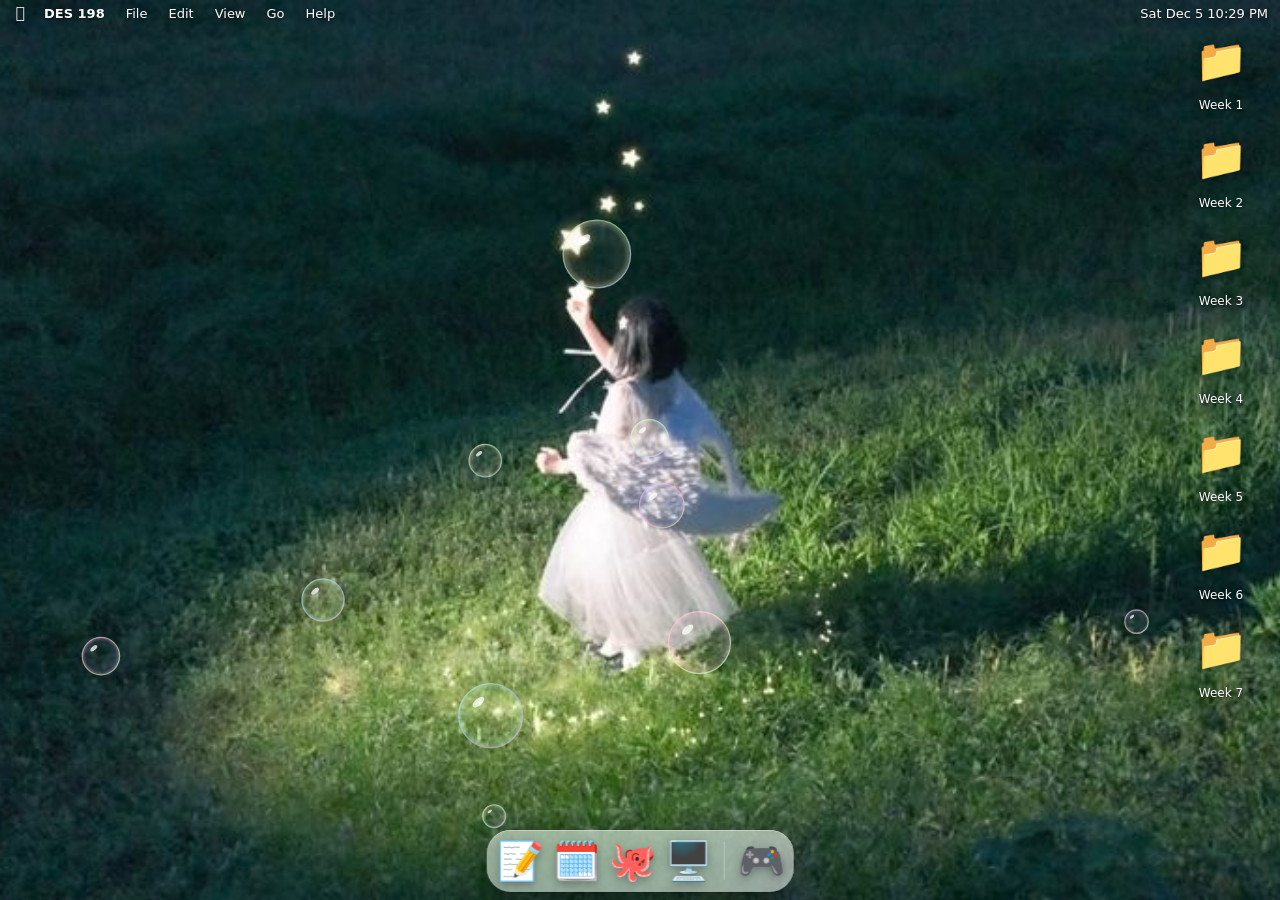
==== commit 9266d5ef: "GitHub app in the dock, two new skills, and a few easter eggs GitHub: a ten-step guide from account " ====
--- a/index.html
+++ b/index.html
@@ -60,5 +60,6 @@
 <script src="desktop.js"></script>
 <script src="apps.js"></script>
 <script src="sparkles.js"></script>
+<script src="eggs.js"></script>
 </body>
 </html>
--- a/desktop.css
+++ b/desktop.css
@@ -1237,6 +1237,15 @@
   background: var(--wall-2);
 }
 
+/* A film opened from a week folder. Black behind it like QuickTime, fitted
+   so the whole frame is visible whatever shape the window is dragged to. */
+.filmframe {
+  flex: 1; width: 100%; min-height: 0;
+  display: block; object-fit: contain;
+  border-radius: var(--r-in);
+  background: #000;
+}
+
 /* Standalone, the deck offers its own way back to the desktop. Inside a
    window it does not: the window's own close button is the way back, and a
    second one would be a button that leaves you where you already are. */
@@ -1668,3 +1677,103 @@
 @media (max-height: 840px) {
   .sc-slide .s-site__win { height: min(44vh, 430px); }
 }
+
+/* ------------------------------------------------------------- GitHub --- */
+/* The setup guide. A list of steps on the left, one step on the right, and
+   a tick that remembers itself. Same bones as the Finder window. */
+
+.gh {
+  flex: 1; display: flex; min-height: 0; min-width: 0; font-size: 13px;
+  background: var(--content);
+  -webkit-backdrop-filter: blur(20px) saturate(160%);
+  backdrop-filter: blur(20px) saturate(160%);
+  border-radius: var(--r-in);
+  overflow: hidden;
+}
+.gh__nav {
+  flex: none; width: 190px; overflow: auto;
+  padding: 8px 6px; border-right: .5px solid var(--hair);
+}
+.gh__step {
+  display: flex; align-items: center; gap: 8px;
+  width: 100%; padding: 6px 8px;
+  appearance: none; -webkit-appearance: none;
+  border: 0; border-radius: 7px; background: transparent;
+  color: var(--ink); font: inherit; font-size: 12.5px; text-align: left; cursor: pointer;
+}
+.gh__step:hover { background: var(--sel-idle); }
+.gh__step[aria-current="true"] { background: var(--accent); color: var(--accent-ink); }
+.gh__tick {
+  flex: none; width: 16px; height: 16px; border-radius: 50%;
+  border: 1.5px solid currentColor; opacity: .45;
+  display: grid; place-items: center; font-size: 10px; line-height: 1;
+}
+.gh__step[data-done="true"] .gh__tick { opacity: 1; }
+.gh__step[data-done="true"] .gh__tick::before { content: "✓"; }
+.gh__main { flex: 1; min-width: 0; overflow: auto; padding: 18px 22px 24px; }
+.gh__main .eyebrow {
+  margin: 0 0 4px; font-size: 11px; font-weight: 590;
+  letter-spacing: .06em; text-transform: uppercase; color: var(--ink-faint);
+}
+.gh__main h2 { margin: 0 0 10px; font-size: 19px; font-weight: 640; letter-spacing: -.015em; }
+.gh__main p, .gh__main li { line-height: 1.55; max-width: 60ch; }
+.gh__main p { margin: 0 0 10px; }
+.gh__main ol { margin: 0 0 12px; padding-left: 20px; }
+.gh__main li { margin-bottom: 4px; }
+.gh__main a { color: var(--accent); }
+.gh__main h3 {
+  margin: 16px 0 6px; font-size: 11px; font-weight: 590;
+  letter-spacing: .06em; text-transform: uppercase; color: var(--ink-soft);
+}
+.gh__code {
+  position: relative; margin: 0 0 12px; padding: 10px 12px;
+  border-radius: 8px; background: var(--ink); color: #f5f5f7;
+  font: 12px/1.55 ui-monospace, "SF Mono", Menlo, monospace;
+  white-space: pre-wrap; overflow-wrap: anywhere;
+}
+.gh__copy {
+  position: absolute; top: 6px; right: 6px;
+  padding: 2px 8px; appearance: none; -webkit-appearance: none;
+  border: 0; border-radius: 6px; background: rgba(255,255,255,.14);
+  color: #fff; font: inherit; font-size: 11px; cursor: pointer;
+}
+.gh__copy:hover { background: rgba(255,255,255,.26); }
+.gh__foot {
+  display: flex; gap: 8px; align-items: center; flex-wrap: wrap;
+  margin-top: 18px; padding-top: 12px; border-top: .5px solid var(--hair);
+}
+.gh__btn {
+  padding: 5px 12px; appearance: none; -webkit-appearance: none;
+  border: 0; border-radius: 7px; background: var(--sel-idle);
+  color: var(--ink); font: inherit; font-size: 12.5px; cursor: pointer;
+}
+.gh__btn:hover { filter: brightness(.96); }
+.gh__btn--go { background: var(--accent); color: var(--accent-ink); }
+
+/* --------------------------------------------------------- easter eggs --- */
+
+.toast {
+  position: fixed; inset: 0; z-index: 90; pointer-events: none; overflow: hidden;
+}
+.toast span { position: absolute; left: 0; top: 0; will-change: transform; filter: drop-shadow(0 4px 8px rgba(0,0,0,.18)); }
+
+.train {
+  position: fixed; left: 0; bottom: 110px; z-index: 95; pointer-events: none;
+  font-size: 44px; white-space: nowrap;
+  animation: train-run 6s linear forwards;
+}
+@keyframes train-run {
+  from { transform: translateX(100vw); }
+  to   { transform: translateX(-110%); }
+}
+
+.dock__app--wave { animation: dock-wave .6s ease-out both; }
+@keyframes dock-wave {
+  0%   { transform: translateY(0); }
+  35%  { transform: translateY(-22px); }
+  100% { transform: translateY(0); }
+}
+@media (prefers-reduced-motion: reduce) {
+  .toast, .train { display: none; }
+  .dock__app--wave { animation: none; }
+}
